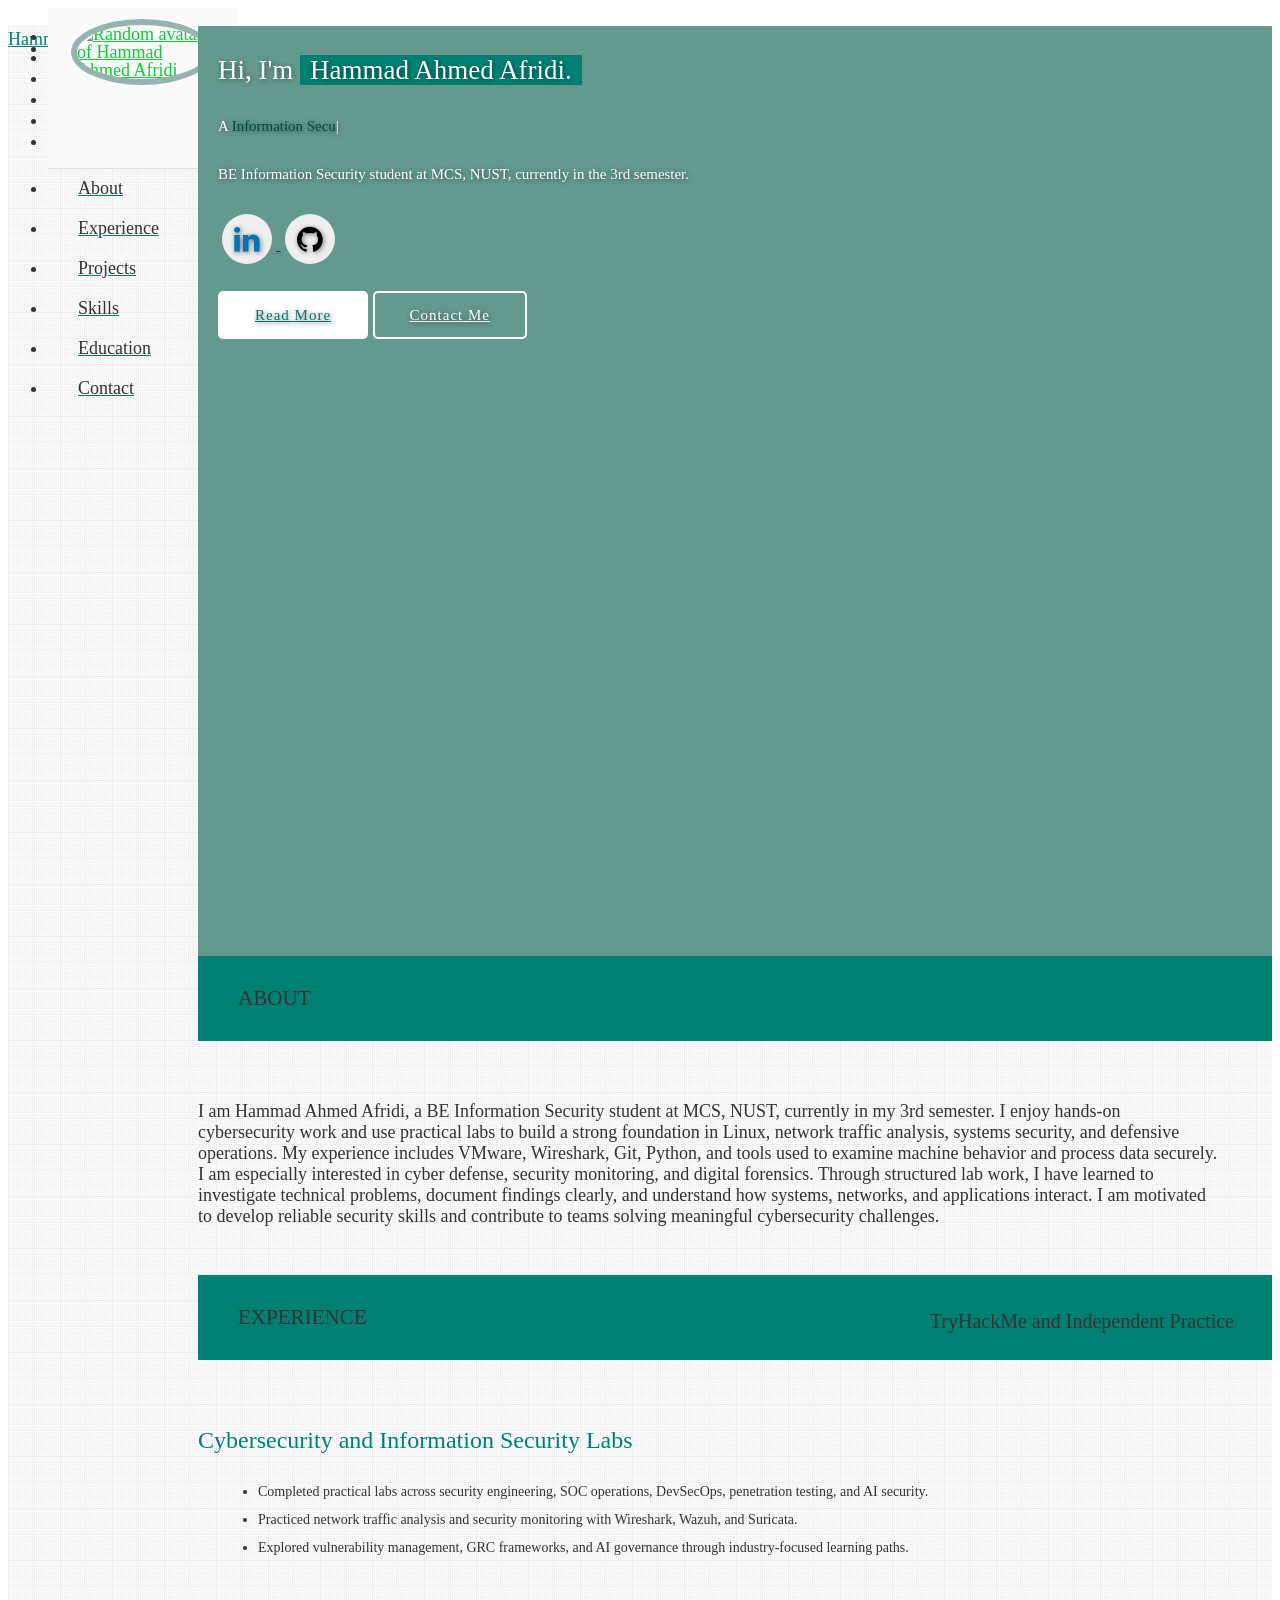
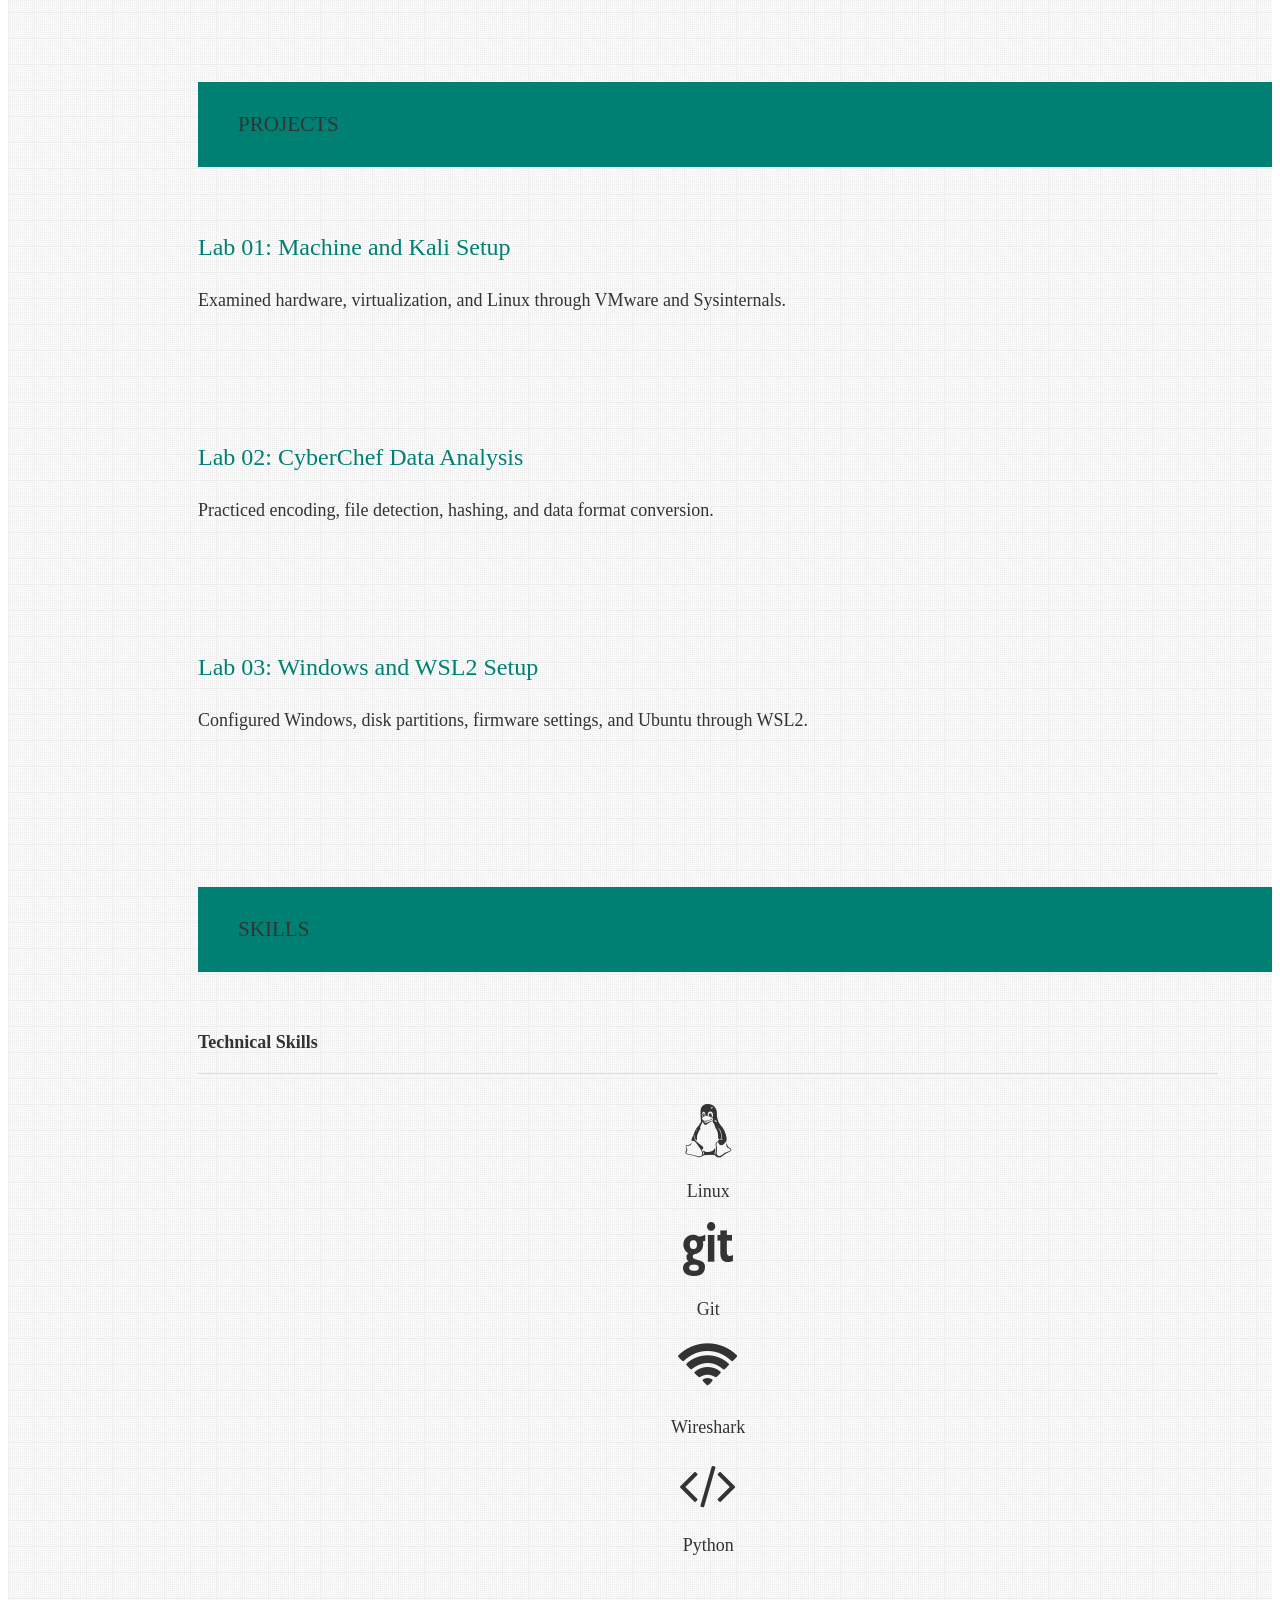
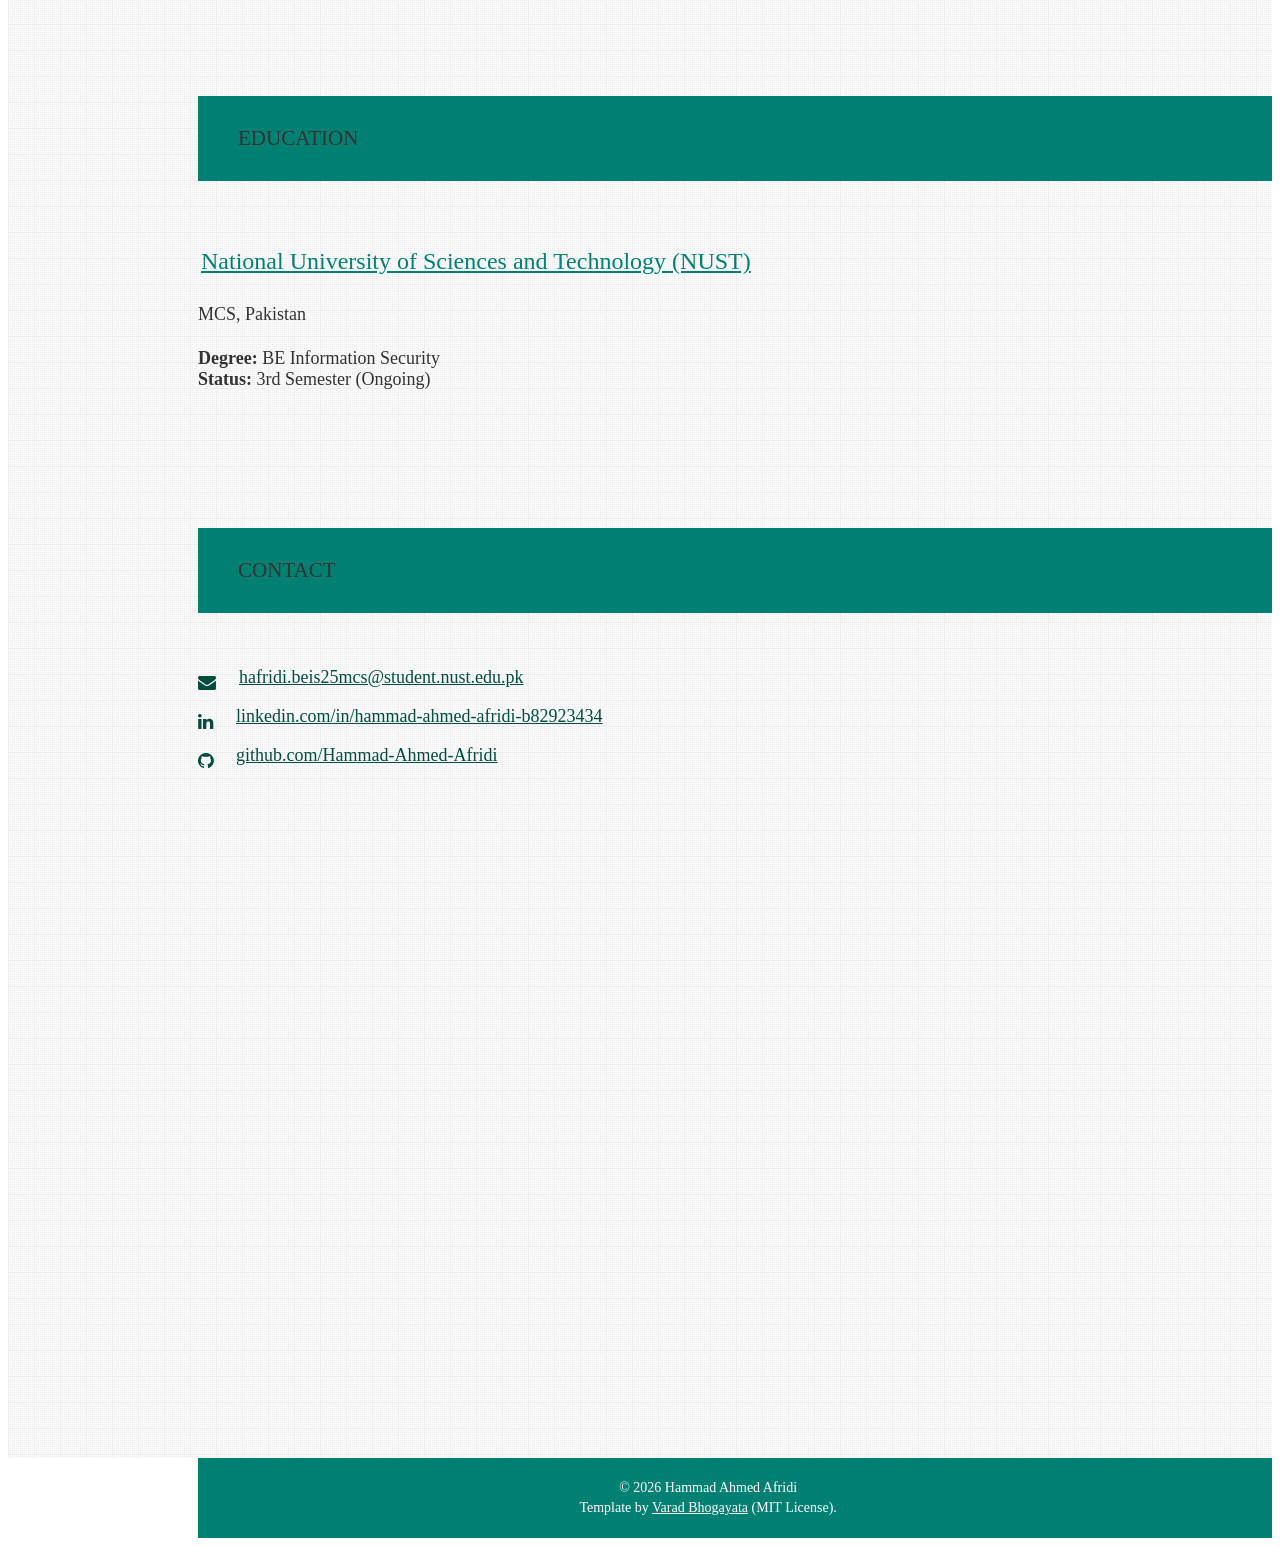
==== index.html @ b571aa58 "Fix GitHub Pages repository root layout Co-authored-by: Copilot <223556219+Copilot@users.noreply.git" ====
<!-- <!DOCTYPE html> -->
<html lang="en">

<head>
  <meta charset="utf-8" />
  <meta name="viewport" content="width=device-width, initial-scale=1" />
  <meta http-equiv="X-UA-Compatible" content="IE=edge" />

  <!-- Materialize - Compiled and minified CSS-->
  <link rel="stylesheet" href="//cdnjs.cloudflare.com/ajax/libs/materialize/0.95.3/css/materialize.min.css" />
  <!-- Font Awesome Icon - CSS-->
  <link rel="stylesheet" href="//maxcdn.bootstrapcdn.com/font-awesome/4.3.0/css/font-awesome.min.css" />
  <!-- Custom Styles-->
  <link rel="stylesheet" href="/assets/css/style.css" />
  <link rel="canonical" href="https://hammad-ahmed-afridi.github.io/" />
  <title>Hammad Ahmed Afridi | Information Security Student</title>

  <!-- Open Graph-->
  <meta property="og:locale" content="en_US" />
  <meta property="og:type" content="website" />
  <meta property="og:title" content="Hammad Ahmed Afridi | Information Security Student" />
  <meta property="og:description" content="BE Information Security student at MCS, NUST" />
  <meta property="og:url" content="https://hammad-ahmed-afridi.github.io/" />
  <meta property="og:site_name" content="Hammad Ahmed Afridi | Information Security Student" />
  <meta property="article:publisher" content="https://hammad-ahmed-afridi.github.io/" />
  <meta name="author" content="Hammad Ahmed Afridi" />
  <meta name="description" content="BE Information Security student at MCS, NUST, 3rd semester." />
  <link rel="apple-touch-icon" sizes="57x57" href="/assets/img/favicon/apple-icon-57x57.png" />
  <link rel="apple-touch-icon" sizes="60x60" href="/assets/img/favicon/apple-icon-60x60.png" />
  <link rel="apple-touch-icon" sizes="72x72" href="/assets/img/favicon/apple-icon-72x72.png" />
  <link rel="apple-touch-icon" sizes="76x76" href="/assets/img/favicon/apple-icon-76x76.png" />
  <link rel="apple-touch-icon" sizes="114x114" href="/assets/img/favicon/apple-icon-114x114.png" />
  <link rel="apple-touch-icon" sizes="120x120" href="/assets/img/favicon/apple-icon-120x120.png" />
  <link rel="apple-touch-icon" sizes="144x144" href="/assets/img/favicon/apple-icon-144x144.png" />
  <link rel="apple-touch-icon" sizes="152x152" href="/assets/img/favicon/apple-icon-152x152.png" />
  <link rel="apple-touch-icon" sizes="180x180" href="/assets/img/favicon/apple-icon-180x180.png" />
  <link rel="icon" type="image/png" sizes="192x192" href="/assets/img/favicon/android-icon-192x192.png" />
  <link rel="icon" type="image/png" sizes="32x32" href="/assets/img/favicon/favicon-32x32.png" />
  <link rel="icon" type="image/png" sizes="96x96" href="/assets/img/favicon/favicon-96x96.png" />
  <link rel="icon" type="image/png" sizes="16x16" href="/assets/img/favicon/favicon-16x16.png" />
  <link rel="manifest" href="/assets/img/favicon/manifest.json" />
  <meta name="msapplication-TileColor" content="#ffffff" />
  <meta name="msapplication-TileImage" content="/assets/img/favicon/ms-icon-144x144.png" />
  <meta name="theme-color" content="#ffffff" />
  <meta name="robots" content="index, follow" />
</head>

<body>
  <!-- Navigation Menu-->
  <!-- Nav class 1 -->
  <nav class="hide-on-small-only">
    <ul class="side-nav fixed section table-of-contents">

      <li class="logo">
        <a id="logo-container" aria-label="Navigate to the beginning of the page" href="#intro"
          class="brand-logo grey-blue-text">
          <img src="https://api.dicebear.com/9.x/avataaars/svg?seed=Hammad" class="circle img-responsive profile-pic" alt="Random avatar of Hammad Ahmed Afridi">
        </a>
      </li>

      <li class="bold">
        <a aria-label="Navigate to the About section" href="#about" class="waves-effect waves-dark teal-text"><i
            class="mdi-social-person small"></i><span>About</span></a>
      </li>
      <li class="bold">
        <a aria-label="Navigate to the Experience section" href="#experience"
          class="waves-effect waves-dark teal-text"><i
            class="mdi-action-trending-up small"></i><span>Experience</span></a>
      </li>

      <li class="bold">
        <!-- mdi-av-web small
             mdi-av-my-library-books small-->
        <a aria-label="Navigate to the Projects section" href="#projects" class="waves-effect waves-dark teal-text"><i
            class="mdi-av-my-library-books small"></i><span>Projects</span></a>
      </li>

      <li class="bold">
        <!--
        ICONS:
        mdi-action-assessment
        mdi-social-poll
        mdi-av-equalizer
        -->
        <a aria-label="Navigate to the Skills section" href="#skills" class="waves-effect waves-dark teal-text"><i
            class="mdi-action-assessment small"></i><span>Skills</span></a>
      </li>
      
      <li class="bold">
        <!--
        ICONS:
        -->
        <a aria-label="Navigate to the Education section" href="#education" class="waves-effect waves-dark teal-text"><i
            class="mdi-social-school small"></i><span>Education</span></a>
      </li>

      <li class="bold">
        <!-- 
        1. mdi-communication-contacts
        2. mdi-content-mail
        3. mdi-communication-email
        -->
        <a aria-label="Navigate to the Contact section" href="#contact" class="waves-effect waves-dark teal-text"><i
            class="mdi-content-mail small"></i><span>Contact</span></a>
      </li>

    </ul>
  </nav>

  <!-- Nav class 2 -->
  <nav class="hide-on-large-only trigger z-depth-1">
    <a aria-label="Toggle visibility of the mobile navbar" href="#" data-activates="slide-out"
      class="button-collapse"><i class="mdi-navigation-menu"></i></a>
    <div class="name-title">
      <a id="name" aria-label="Navigate to the beginning of the page" href="#" class="teal-text">Hammad Ahmed Afridi</a><span class="black-text">Information Security Student</span>
    </div>
  </nav>

  <!-- Nav class 3 -->
  <nav class="hide-on-large-only">
    <ul id="slide-out" class="side-nav">
      <li class="bold">
        <a aria-label="Navigate to the About section" href="#about" class="waves-effect waves-dark teal-text"><i
            class="mdi-social-person small"></i><span>About</span></a>
      </li>
      <li class="bold">
        <a aria-label="Navigate to the Experience section" href="#experience"
          class="waves-effect waves-dark teal-text"><i
            class="mdi-action-trending-up small"></i><span>Experience</span></a>
      </li>
      <li class="bold">
        <a aria-label="Navigate to the Projects section" href="#projects" class="waves-effect waves-dark teal-text"><i
            class="mdi-av-my-library-books small"></i><span>Projects</span></a>
      </li>
      <li class="bold">
        <a aria-label="Navigate to the Skills section" href="#skills" class="waves-effect waves-dark teal-text"><i
            class="mdi-action-assessment small"></i><span>Skills</span></a>
      </li>

      <li class="bold">
        <a aria-label="Navigate to the Education section" href="#education" class="waves-effect waves-dark teal-text"><i
            class="mdi-social-school small"></i><span>Education</span></a>
      </li>
      <li class="bold">
        <a aria-label="Navigate to the Contact section" href="#contact" class="waves-effect waves-dark teal-text"><i
            class="mdi-content-mail small"></i><span>Contact</span></a>
      </li>
    </ul>
  </nav>

  <!-- Main Content-->
  <main>
    <!-- First Section: Heading lines and image -->
    <section id="intro" class="section scrollspy full-height">
      <div class="overlay"></div>
      <div class="container">
        <div class="col-md-9">
          <div class="content section-padding valign" style="margin-left: 10%; margin-top: 50px;">
            <div class="caption">
              <h2>Hi, I'm <span class="teal">Hammad Ahmed Afridi.</span></h2>
              <h5 style="color:#fff">A <span class="typing" style="font-weight: 300; color:#004d40"></span></h5>
              <!-- <h5 style="color:#00796b">A <span class="typing" style="font-weight: 300; color:#fff"></span></h5> -->
              <h5>BE Information Security student at MCS, NUST, currently in the 3rd semester.</h5>
            </div>
            <div class="social">
              <a href="https://www.linkedin.com/in/hammad-ahmed-afridi-b82923434" target="_blank" rel="noopener noreferrer" aria-label="Hammad Ahmed Afridi on LinkedIn">
                <button class="icon-btn linkedin">
                  <i class="fa fa-linkedin"></i>
                </button>
              </a>
              <a href="https://github.com/Hammad-Ahmed-Afridi" target="_blank" rel="noopener noreferrer" aria-label="Hammad Ahmed Afridi on GitHub">
                <button class="icon-btn github">
                  <i class="fa fa-github"></i>
                </button>
              </a>
            </div>
            <div class='buttons'>
              <a href="#about" class="readme">Read More</a>
              <a href="#contact" class="contactme">Contact Me</a>
            </div>
          </div>
        </div>
      </div>
    </section>

    <!-- Second Section: About -->
    <section id="about" class="section scrollspy">
      <h3 class="page-title white-text teal">About</h3>
      <div class="container flow-text">
        <p>
          I am Hammad Ahmed Afridi, a BE Information Security student at MCS, NUST, currently in my 3rd semester. I enjoy hands-on cybersecurity work and use practical labs to build a strong foundation in Linux, network traffic analysis, systems security, and defensive operations. My experience includes VMware, Wireshark, Git, Python, and tools used to examine machine behavior and process data securely. I am especially interested in cyber defense, security monitoring, and digital forensics. Through structured lab work, I have learned to investigate technical problems, document findings clearly, and understand how systems, networks, and applications interact. I am motivated to develop reliable security skills and contribute to teams solving meaningful cybersecurity challenges.
        </p>
      </div>
    </section>


    <!-- Third Section: Experience -->
    <section id="experience" class="section scrollspy">
      <h3 class="page-title white-text teal">Experience</h3>
      <div class="container">
        <div class="card">
          <div class="card-content">
            <span class="card-title teal-text">Cybersecurity and Information Security Labs</span>
            <div class="role brown-text text-darken-2">TryHackMe and Independent Practice</div>
            <ul>
              <li>Completed practical labs across security engineering, SOC operations, DevSecOps, penetration testing, and AI security.</li>
              <li>Practiced network traffic analysis and security monitoring with Wireshark, Wazuh, and Suricata.</li>
              <li>Explored vulnerability management, GRC frameworks, and AI governance through industry-focused learning paths.</li>
            </ul>
          </div>
        </div>
      </div>
    </section>

    <!-- Fourth Section: Projects -->
    <section id="projects" class="section scrollspy">
      <h3 class="page-title white-text teal">Projects</h3>
      <div class="container">
        <div class="row">
          <div class="col s12 m6 l4"><div class="card medium"><div class="card-content"><span class="card-title teal-text">Lab 01: Machine and Kali Setup</span><p>Examined hardware, virtualization, and Linux through VMware and Sysinternals.</p></div></div></div>
          <div class="col s12 m6 l4"><div class="card medium"><div class="card-content"><span class="card-title teal-text">Lab 02: CyberChef Data Analysis</span><p>Practiced encoding, file detection, hashing, and data format conversion.</p></div></div></div>
          <div class="col s12 m6 l4"><div class="card medium"><div class="card-content"><span class="card-title teal-text">Lab 03: Windows and WSL2 Setup</span><p>Configured Windows, disk partitions, firmware settings, and Ubuntu through WSL2.</p></div></div></div>
        </div>
      </div>
    </section>    <!-- Fifth Section: Skills -->
    <section id="skills" class="section scrollspy">
      <h3 class="page-title white-text teal">Skills</h3>
      <div class="container"><div class="card"><div class="card-content"><h4 class="brown-text light">Technical Skills</h4><div class="row text-center"><div class="col s6 m3"><i class="fa fa-linux fa-3x"></i><p>Linux</p></div><div class="col s6 m3"><i class="fa fa-git fa-3x"></i><p>Git</p></div><div class="col s6 m3"><i class="fa fa-wifi fa-3x"></i><p>Wireshark</p></div><div class="col s6 m3"><i class="fa fa-code fa-3x"></i><p>Python</p></div></div></div></div></div>
    </section>    <!-- Seventh Section: Education -->
    <section id="education" class="section scrollspy">
      <h3 class="page-title white-text teal">Education</h3>
      <div class="container"><div class="row"><div class="col s12 m8 l8"><div class="card"><div class="card-content"><span class="card-title"><a href="https://nust.edu.pk/" target="_blank" class="teal-text hoverline">National University of Sciences and Technology (NUST)</a></span><p class="brown-text">MCS, Pakistan</p><p><b>Degree:</b> BE Information Security<br><b>Status:</b> 3rd Semester (Ongoing)</p></div></div></div></div></div>
    </section>    <!-- Eight Section: Contact -->
    <section id="contact" class="section scrollspy full-height">
      <h3 class="page-title white-text teal">Contact</h3>
      <div class="container">
        <p>
          <a aria-label="Email Hammad" href="mailto:hafridi.beis25mcs@student.nust.edu.pk" target="_blank" data-position="top"
            data-tooltip="Email Hammad" class="btn-floating btn-large waves-effect waves-light blue-grey tooltipped"><i
              class="fa fa-envelope"></i></a><a aria-label="Email Hammad" href="mailto:hafridi.beis25mcs@student.nust.edu.pk"
              class="hoverline">hafridi.beis25mcs@student.nust.edu.pk</a>
        </p>
        <p>
          <a aria-label="View Hammad on LinkedIn" href="https://www.linkedin.com/in/hammad-ahmed-afridi-b82923434" target="_blank" rel="noopener noreferrer"
            data-position="top" data-tooltip="View Hammad on LinkedIn"
            class="btn-floating btn-large waves-effect waves-light blue-grey tooltipped"><i
              class="fa fa-linkedin"></i></a><a aria-label="Hammad on LinkedIn" href="https://www.linkedin.com/in/hammad-ahmed-afridi-b82923434"
              class="hoverline" target="_blank" rel="noopener noreferrer">linkedin.com/in/hammad-ahmed-afridi-b82923434</a>
        </p>
        <p>
          <a aria-label="View Hammad on GitHub" href="https://github.com/Hammad-Ahmed-Afridi" target="_blank" rel="noopener noreferrer"
            data-position="top" data-tooltip="View Hammad on GitHub"
            class="btn-floating btn-large waves-effect waves-light blue-grey tooltipped"><i
              class="fa fa-github"></i></a><a aria-label="Hammad on GitHub" href="https://github.com/Hammad-Ahmed-Afridi"
              class="hoverline" target="_blank" rel="noopener noreferrer">github.com/Hammad-Ahmed-Afridi</a>
        </p>
      </div>
    </section>
  </main>
  <footer class="page-footer">
    <div class="container">
      <p>&copy; 2026 Hammad Ahmed Afridi</p>
      <p>Template by <a href="https://github.com/varadbhogayata/varadbhogayata.github.io" target="_blank" rel="noopener noreferrer">Varad Bhogayata</a> (MIT License).</p>
    </div>
  </footer>

  <!-- typed.js -->
  <script src="assets/vendor/typed.js/typed.min.js"></script>
  <script type="text/javascript">
    var typed = new Typed('.typing',{
      strings: ["Information Security", "Network Analysis", "Cybersecurity Learner"],
      loop: true,
      typeSpeed: 80,
      backSpeed: 40
    });
  </script>


  <!-- jQuery-->
  <script src="https://ajax.googleapis.com/ajax/libs/jquery/1.11.2/jquery.min.js"></script>

  <!-- Materialize - Compiled and minified JavaScript-->
  <script src="https://cdnjs.cloudflare.com/ajax/libs/materialize/0.95.3/js/materialize.min.js"></script>
  <script>
    // Materialize - Initializers
    $(document).ready(function () {
      $(".scrollspy").scrollSpy()
      // Initialize collapse button
      $(".button-collapse").sideNav({
        menuWidth: 190, // Default is 240
        edge: "left", // Choose the horizontal origin
        closeOnClick: true // Closes side-nav on <a> clicks, useful for Angular/Meteor
      })
    })
  </script>
</body>

</html>
---- assets/css/style.css ----
.profile-pic {
  position: relative;
  max-width:130px;
  max-height:130px;
  width: auto;
  height: auto;
  overflow: hidden;
  /* display: inline-block; */
  
  
  /* background-size: cover;  */
  margin: -31px; 
  margin-left:-7px;
  border: 6px solid rgba(0, 77, 64, 0.4); 
  border-radius: 50% !important;
}

.profile-pic img {
  width: 100%;
  height: auto;
}

.tracker {
  /* visibility: hidden; */
  position: fixed;
  /* margin-inline-end: auto;  */
  bottom: 0; 
  right: 0;
}

@import url(https://fonts.googleapis.com/css?family=Poiret+One);
.social {
  margin: 0 auto;
  width: auto;
  text-align: inherit;
  /* padding: 10px; */
}

.icon-btn {
  margin-left: auto;
  width: 50px;
  height: 50px;
  border: 0;
  color: #FFFFFF;
  cursor: pointer;
  font-size: 30px;
  line-height: 70px;
  border-radius: 45px;
  display: inline-block;
  margin: 4px;
}

.github {
  color: black;
}

.linkedin {
  color: #0077b5;
}

.angellist {
  color: grey;
}

.icon-btn:hover {
  transform: scale(1.10);
  color: #FFFFFF;
}

.linkedin:hover {
  background-color: #0077b5;
}

.angellist:hover {
  background-color: grey;
}

.github:hover {
  background-color: black;
}

/* Buttons - Read Me, Contact Us */

.readme {
  position: relative;
  padding: 11px 35px;
  background: #fff;
  color: #00796b;
  border: 2px solid #fff;
  font-weight: 600;
  font-size: 15px;
  letter-spacing: 1px;
  display: inline-block;
  border-radius: 5px;
  -webkit-border-radius: 5px;
}

/* .readme:hover{
  color: white;
  background-color: #00796b;
} */

.contactme {
  position: relative;
  padding: 11px 35px;
  background: none;
  color: #fff;
  border: 2px solid #fff;
  font-weight: 600;
  font-size: 15px;
  letter-spacing: 1px;
  display: inline-block;
  margin-top: 1.5em;
  border-radius: 5px;
  -webkit-border-radius: 5px;
}

.contactme:hover{
  color: #00796b;
  background-color: white;
}
/* main body */

/* body-color */

body {
  color: #333;
  font-size: 18px;
}

/* body {
  color: black;
  font-size: 18px;
} */

/* main a -- links */

/* a {
  color: #009688;
} */

a {
  color: #004d40;
}

/* main blockqoute */

/* blockquote {
  border-left: 5px solid #795548;
  color: #795548;
  font-size: 125%;
  font-weight: 400;
  margin: 20px 0;
  padding-left: 1.5rem;
} */

blockquote {
  border-left: 5px solid #795548;
  color: #795548;
  font-size: 125%;
  font-weight: 400;
  margin: 20px 0;
  padding-left: 1.5rem;
}

blockquote * {
  font-size: inherit;
  line-height: inherit;
}

.text-center {
  text-align: center;
}

/* main nav */

nav {
  background: white;
  box-shadow: none;
  height: 0;
}

/* nav {
  background: rgb(149, 126, 212);
  box-shadow: none;
  height: 0;
} */

nav i {
  padding: 0 15px;
  position: relative;
  top: 5px;
}

/* main */

/* main {
  background: url(../../assets/img/bg.png) repeat;
  padding-left: 190px;
} */

main {
  background: url(../../assets/img/bg.png) repeat;
  padding-left: 190px;
}

dl {
  margin-top: 0.5rem;
}

dd {
  display: inline-block;
  font-weight: 500;
  margin-left: 0;
}

dt {
  display: inline-block;
  margin-left: 0.5rem;
}

ul.side-nav {
  width: 190px;
}

ul.side-nav li {
  padding: 0;
}

/* ul.side-nav.fixed a {
  box-sizing: content-box;
  color: rgb(48, 122, 207);
  display: block;
  line-height: 100%;
  padding: 10px 0 12px;
} */

ul.side-nav.fixed a {
  box-sizing: content-box;
  color: rgb(16, 202, 56);
  display: block;
  line-height: 100%;
  padding: 10px 0 12px;
}

ul.table-of-contents li.logo a.active, ul.table-of-contents li.logo a:hover {
  border: none;
  font-weight: 200;
}

/* ul.side-nav.fixed li.logo {
  background-color: #fafafa;
  border-bottom: 1px solid #ddd;
  box-sizing: content-box;
  min-height: 90px;
  padding: 30px 30px 40px;
} */

ul.side-nav.fixed li.logo {
  background-color: #fafafa;
  border-bottom: 1px solid #ddd;
  box-sizing: content-box;
  min-height: 90px;
  padding: 30px 30px 40px;
}

ul.side-nav.fixed li.logo a {
  font-weight: 200;
  line-height: 100%;
}

ul.table-of-contents li:not(.logo) a.active, ul.table-of-contents li:not(.logo) a:hover {
  background-color: #fafafa;
  border-left: 3px solid;
}

ul.side-nav.fixed.table-of-contents li:not(.logo) a span, ul#slide-out li:not(.logo) a span {
  color: #333 !important;
}

li.logo span {
  display: block;
  font-size: 14px;
}

.brand-logo h1 {
  font-size: inherit;
  line-height: inherit;
  margin: inherit;
  font-weight: inherit;
}

.container {
  width: 95%;
}

h3 {
  font-weight: 200;
  margin-bottom: 60px;
  margin-top: 0;
  padding: 30px 40px;
  text-transform: uppercase;
}

.section {
  padding-bottom: 30px;
  padding-top: 0;
  position: relative;
}

.full-height {
  height: 100vh;
}

/* Original */

/* #intro.section {
  background: url(../../assets/img/white-ai-wallpaper.jpg) no-repeat top center/cover;
  position: relative;
} */

#intro.section {
  background: #a7ffeb repeat;
  position: relative;
}

#intro.section .container {
  color: white;
  font-weight: 200;
  left: 0;
  position: absolute;
  top: 0;
}

/* #intro.section .container *:not(span) {
  font-weight: 300;
  line-height: 150%;
  padding: 0 30px;
  text-shadow: 1px 1px 5px rgba(0, 0, 0, 0.5);
} */

#intro.section .container *:not(span) {
  font-weight: 300;
  /* font-weight: 400; */
  line-height: 150%;
  /* padding: 0 0px; */
  text-shadow: 1px 1px 5px rgba(0, 0, 0, 0.5);
}

#intro.section .underline {
  border-bottom: 5px solid #24305e;
}

#intro.section .teal {
  padding: 0 10px;
}

.overlay {
  background-color: rgba(0, 0, 0, 0.4);
  height: 100%;
  left: 0;
  position: absolute;
  top: 0;
  width: 100%;
}

.waves-effect.waves-blue .waves-ripple {
  /* The alpha value allows the text and background color
   of the button to still show through. */
  background-color: rgba(33, 150, 243, 0.2);
}

.card {
  margin-bottom: 60px;
}

.card .role {
  font-size: 1.25rem;
  position: absolute;
  right: 38px;
  top: 35px;
}

.card li a {
  margin-right: 0;
  color: #333;
  border-bottom: 2px solid #ffab40;
}

.card li a:hover {
  color: #333;
  font-weight: 500;
}

.card .card-content {
  padding-bottom: 30px;
}

.card .card-content p {
  padding: 5px 0 0;
}

.card h5 {
  font-size: 1.5rem;
  margin-bottom: -0.5rem;
  margin-top: 2rem;
}

.card h6 {
  font-weight: 300;
  letter-spacing: 1px;
  margin-top: 2rem;
  text-transform: uppercase;
}

#experience .card-action {
  background-color: rgba(0, 0, 0, 0.02);
  border: none;
}

#experience .card .col.s12.m2 a {
  display: block;
}

#experience .card .col.s12.m2 a img {
  max-height: 60px;
}

.card-action span {
  font-size: 85%;
  color: #666;
}

.card ul {
  margin-bottom: 0;
}

.card ul li {
  line-height: 200%;
  list-style-type: disc;
  margin-left: 24px;
}

.card ul li li {
  color: #666;
  font-size: 13px;
}

.card .card-title {
  font-size: 24px;
}

.card .card-content .card-title {
  line-height: 2.5rem;
}

.card i.right {
  margin-left: 10px;
}

a.hoverline {
  border-bottom: 3px solid transparent !important;
  padding: 3px 3px 0 3px;
  transition: 0.25s all;
  -moz-transition: 0.25s all;
  -webkit-transition: 0.25s all;
}

/* main a.hoverline */

/* a.hoverline:hover {
  border-bottom: 3px solid #24305e !important;
} */

a.hoverline:hover {
  border-bottom: 3px solid #004d40 !important;
}

#skills .card.large {
  height: 360px;
}

#skills h4 {
  border-bottom: 1px solid #ddd;
  margin-bottom: 30px;
  padding-bottom: 20px;
}

#skills .col img.responsive-img {
  margin: 0 auto;
  max-height: 100px;
  padding-bottom: 10px;
  text-align: center;
  vertical-align: middle;
  display: table-cell;
}

.card.large .card-content p {
  color: inherit;
  margin: 0;
  padding: 30px 0;
}

#experience .card-content .row {
  border-bottom: 1px solid #ddd;
  padding-bottom: 10px;
}

.card.large .card-image {
  height: 230px;
}

.card.large .card-content {
  height: auto;
}

.card.medium .card-image {
  height: 240px;
}

.card-action a.btn-floating {
  margin-bottom: 0;
}

#contact a:not(.btn-floating) {
  bottom: 6px;
  left: 20px;
  position: relative;
}

#experience .col.s12.m2 {
  text-align: center;
}

.fa-external-link:before {
  left: 3px;
  position: relative;
  top: 2px;
}

small {
  display: none;
}

.grey-text {
  color: #666 !important;
}

/* main .teal-text */

.teal-text {
  color: #008073 !important;
}

/* .teal-text {
  color: #0b5e86 !important;
} */

/* .teal */

.teal {
  background-color: #008073 !important;
}

/* .teal {
  background-color: #00695c !important;
} */

@media (min-width: 1200px) {
  #experience .container {
    width: 860px;
  }
}

@media (max-width: 1360px) {
  .card ul li {
    font-size: 14px;
    line-height: 200%;
    margin-left: 20px;
  }
}

@media (max-width: 1160px) {
  .card ul li {
    line-height: 150%;
  }
}

@media (max-width: 992px) {
  main {
    padding-left: 0px;
    padding-top: 64px;
  }
  ul.side-nav a {
    line-height: 100%;
    padding: 0;
    width: 100%;
  }
  nav {
    background: #fff;
    height: 64px;
    position: absolute;
  }
  nav a.button-collapse, nav a.button-collapse i {
    color: #009688;
    height: 56px;
    line-height: 56px;
  }
  h3 {
    padding: 20px 30px;
    margin-bottom: 40px;
  }
  .container {
    margin: 0 auto;
  }
  nav.hide-on-large.only.trigger {
    display: block;
    position: fixed;
    top: 0;
    z-index: 2;
  }
  .name-title {
    display: block;
    height: 100%;
    padding-top: 15px;
    text-align: center;
    width: 100%;
    position: absolute;
  }
  .name-title>span, .name-title>a {
    position: relative;
    line-height: 20px;
  }
  .name-title a {
    font-size: 22px;
    display: block;
  }
  .name-title span {
    display: block;
    font-size: 14px;
  }
  h3, .container {
    position: relative;
    top: 64px;
  }
  section#intro {
    margin-bottom: -64px;
  }
  .card .role {
    position: relative;
    right: initial;
    top: initial;
  }
}

@media (max-width: 600px) {
  h2 {
    font-size: 22px;
    line-height: 200%;
    margin: 30px 0 0;
  }
  #intro.section .container *:not(span) {
    padding: 0;
  }
  .card .card-content .card-title {
    font-size: 20px;
    line-height: 24px;
  }
  #experience span.card-title {
    text-align: center;
    display: block;
  }
  #experience span.card-title a {
    margin: 0;
  }
  i.mdi-navigation-close.right {
    position: relative;
    bottom: 15px;
  }
  #contact a:not(.btn-floating) {
    text-align: center;
    display: block;
    left: initial;
    bottom: initial;
  }
  #contact a.btn-floating.btn-large {
    display: block;
    text-align: center;
    margin: 0 auto;
  }
  #intro.section {
    background-position-x: 30%;
  }
}

#intro .caption h2 {
  max-width: 100%;
  line-height: 1.25;
}

#intro .caption h5 {
  line-height: 1.5;
}

#intro .content {
  margin-left: 0 !important;
  margin-top: 24px !important;
  padding: 0 20px !important;
  width: 100%;
  box-sizing: border-box;
}

#projects .card.medium,
#projects .card {
  height: auto;
  min-height: 150px;
}

#skills .col {
  margin-bottom: 20px;
}

@media (max-width: 992px) {
  main {
    width: 100%;
  }

  .container,
  .flow-text {
    width: calc(100% - 30px);
  }

  h3.page-title {
    position: relative;
    top: 64px;
  }

  nav.hide-on-large.only.trigger {
    width: 100%;
  }

  nav.hide-on-large.only.trigger .button-collapse {
    display: block;
    float: left;
  }

  ul.side-nav {
    width: 250px;
  }
}

@media (max-width: 600px) {
  body {
    font-size: 16px;
  }

  h2 {
    font-size: 26px;
    line-height: 1.25;
  }

  h3.page-title {
    font-size: 24px;
    margin-bottom: 24px;
  }

  .readme,
  .contactme {
    display: block;
    margin: 12px 0;
    text-align: center;
  }

  #intro.section .container {
    min-height: calc(100vh - 64px);
  }

  #projects .col,
  #skills .col,
  #education .col {
    width: 100%;
  }

  #skills i {
    display: block;
  }

  #contact p {
    overflow-wrap: anywhere;
  }

  .card .card-content {
    padding: 20px;
  }
}

footer.page-footer {
  margin-left: 190px;
  background: #008073;
  padding: 18px 0;
  text-align: center;
}

footer.page-footer p {
  margin: 4px 0;
  color: #fff;
  font-size: 14px;
}

footer.page-footer a {
  color: #fff;
  text-decoration: underline;
}

@media (max-width: 992px) {
  footer.page-footer {
    margin-left: 0;
  }
}
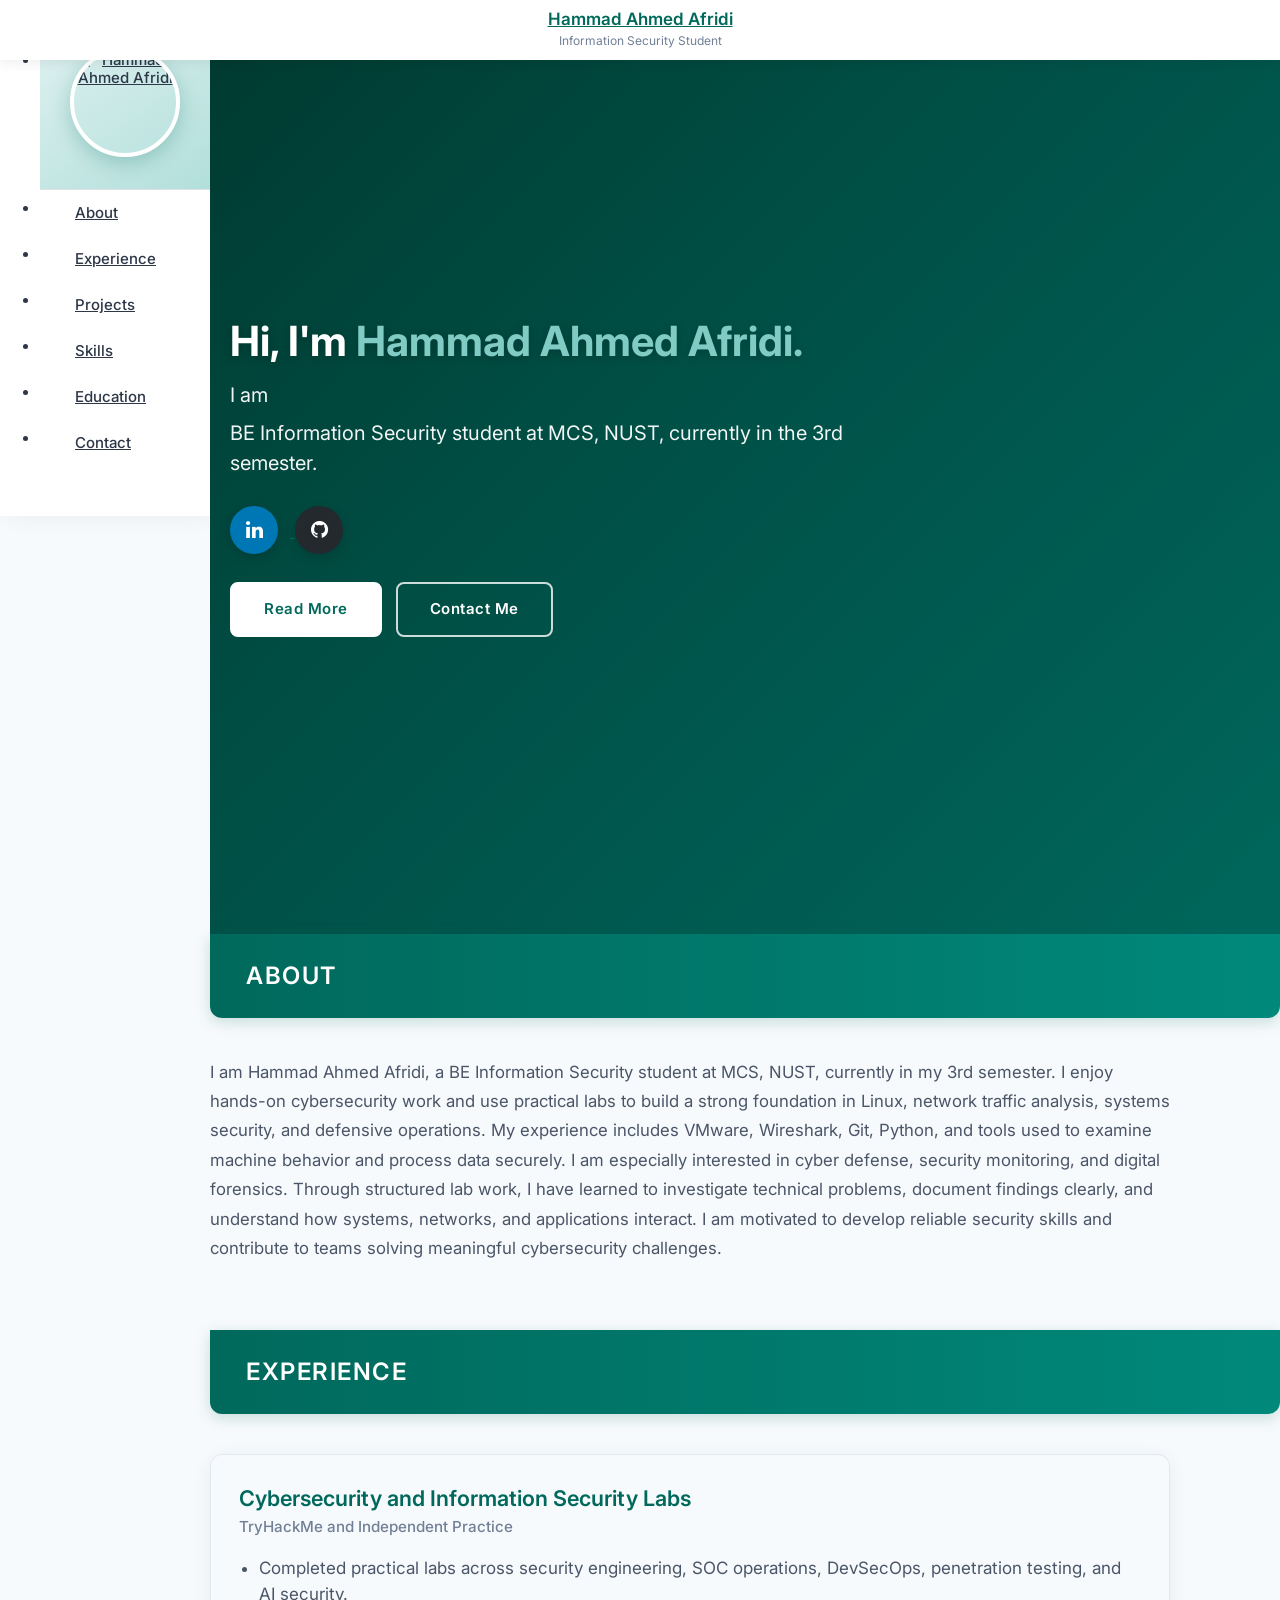
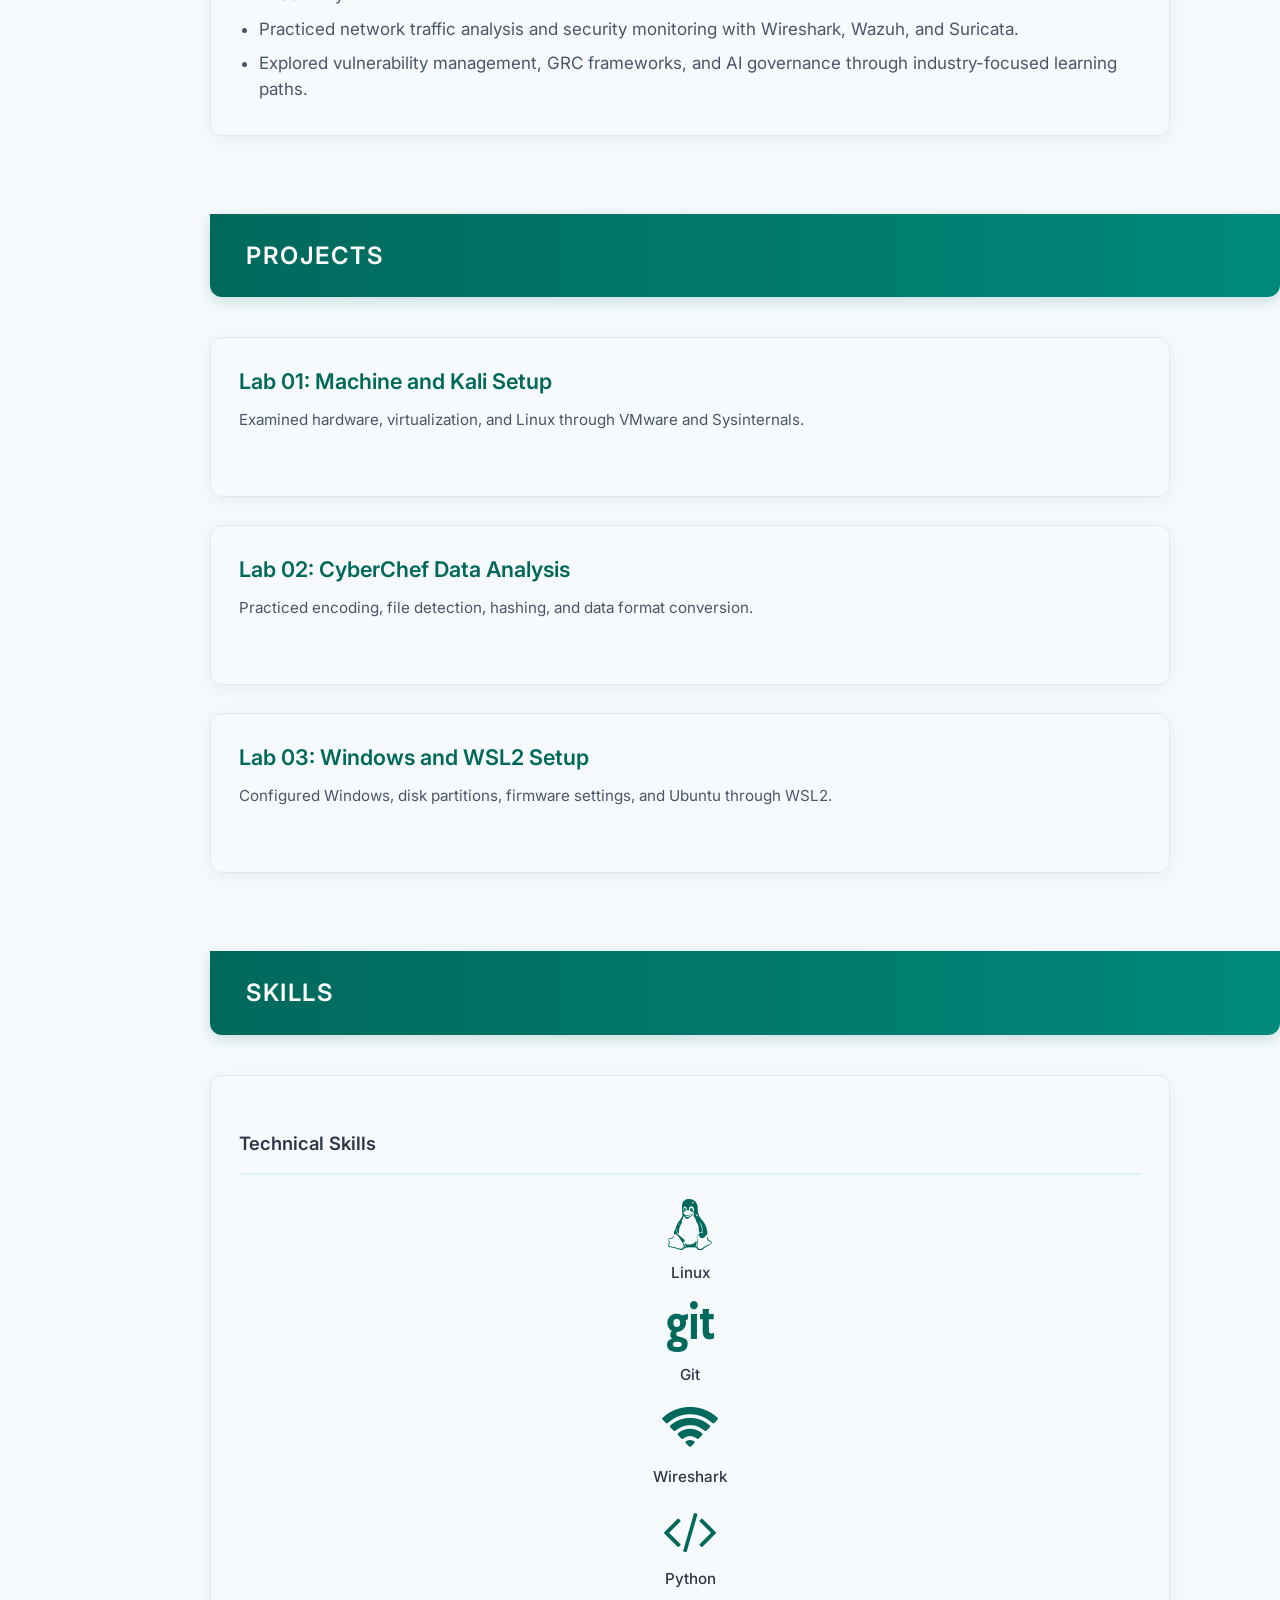
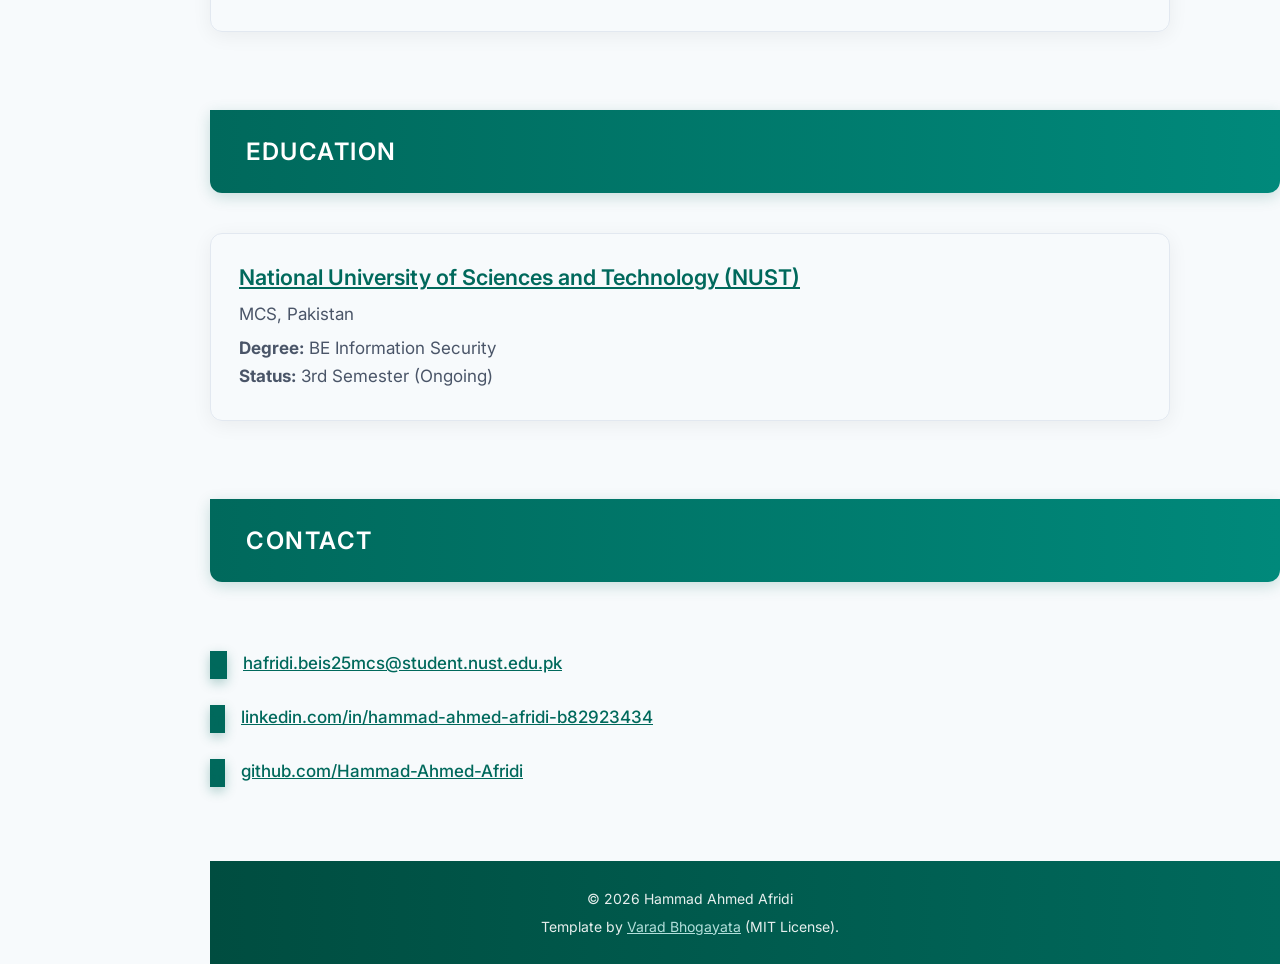
==== commit 46bdb909: "Update portfolio page design and typing animation Co-authored-by: Copilot <223556219+Copilot@users.n" ====
--- a/index.html
+++ b/index.html
@@ -1,4 +1,4 @@
-<!-- <!DOCTYPE html> -->
+<!DOCTYPE html>
 <html lang="en">
 
 <head>
@@ -6,184 +6,702 @@
   <meta name="viewport" content="width=device-width, initial-scale=1" />
   <meta http-equiv="X-UA-Compatible" content="IE=edge" />
 
-  <!-- Materialize - Compiled and minified CSS-->
-  <link rel="stylesheet" href="//cdnjs.cloudflare.com/ajax/libs/materialize/0.95.3/css/materialize.min.css" />
-  <!-- Font Awesome Icon - CSS-->
-  <link rel="stylesheet" href="//maxcdn.bootstrapcdn.com/font-awesome/4.3.0/css/font-awesome.min.css" />
-  <!-- Custom Styles-->
-  <link rel="stylesheet" href="/assets/css/style.css" />
-  <link rel="canonical" href="https://hammad-ahmed-afridi.github.io/" />
+  <!-- Materialize -->
+  <link rel="stylesheet" href="https://cdnjs.cloudflare.com/ajax/libs/materialize/0.95.3/css/materialize.min.css" />
+  <!-- Font Awesome -->
+  <link rel="stylesheet" href="https://maxcdn.bootstrapcdn.com/font-awesome/4.3.0/css/font-awesome.min.css" />
+  <!-- Google Font -->
+  <link href="https://fonts.googleapis.com/css2?family=Inter:wght@300;400;500;600;700&display=swap" rel="stylesheet">
+
   <title>Hammad Ahmed Afridi | Information Security Student</title>
 
-  <!-- Open Graph-->
+  <!-- Open Graph -->
   <meta property="og:locale" content="en_US" />
   <meta property="og:type" content="website" />
   <meta property="og:title" content="Hammad Ahmed Afridi | Information Security Student" />
   <meta property="og:description" content="BE Information Security student at MCS, NUST" />
   <meta property="og:url" content="https://hammad-ahmed-afridi.github.io/" />
   <meta property="og:site_name" content="Hammad Ahmed Afridi | Information Security Student" />
-  <meta property="article:publisher" content="https://hammad-ahmed-afridi.github.io/" />
   <meta name="author" content="Hammad Ahmed Afridi" />
   <meta name="description" content="BE Information Security student at MCS, NUST, 3rd semester." />
-  <link rel="apple-touch-icon" sizes="57x57" href="/assets/img/favicon/apple-icon-57x57.png" />
-  <link rel="apple-touch-icon" sizes="60x60" href="/assets/img/favicon/apple-icon-60x60.png" />
-  <link rel="apple-touch-icon" sizes="72x72" href="/assets/img/favicon/apple-icon-72x72.png" />
-  <link rel="apple-touch-icon" sizes="76x76" href="/assets/img/favicon/apple-icon-76x76.png" />
-  <link rel="apple-touch-icon" sizes="114x114" href="/assets/img/favicon/apple-icon-114x114.png" />
-  <link rel="apple-touch-icon" sizes="120x120" href="/assets/img/favicon/apple-icon-120x120.png" />
-  <link rel="apple-touch-icon" sizes="144x144" href="/assets/img/favicon/apple-icon-144x144.png" />
-  <link rel="apple-touch-icon" sizes="152x152" href="/assets/img/favicon/apple-icon-152x152.png" />
-  <link rel="apple-touch-icon" sizes="180x180" href="/assets/img/favicon/apple-icon-180x180.png" />
-  <link rel="icon" type="image/png" sizes="192x192" href="/assets/img/favicon/android-icon-192x192.png" />
-  <link rel="icon" type="image/png" sizes="32x32" href="/assets/img/favicon/favicon-32x32.png" />
-  <link rel="icon" type="image/png" sizes="96x96" href="/assets/img/favicon/favicon-96x96.png" />
-  <link rel="icon" type="image/png" sizes="16x16" href="/assets/img/favicon/favicon-16x16.png" />
-  <link rel="manifest" href="/assets/img/favicon/manifest.json" />
-  <meta name="msapplication-TileColor" content="#ffffff" />
-  <meta name="msapplication-TileImage" content="/assets/img/favicon/ms-icon-144x144.png" />
-  <meta name="theme-color" content="#ffffff" />
+  <meta name="theme-color" content="#00695c" />
   <meta name="robots" content="index, follow" />
+
+  <style>
+    /* ========== BASE ========== */
+    * {
+      box-sizing: border-box;
+    }
+
+    body {
+      color: #2d3748;
+      font-family: 'Inter', -apple-system, BlinkMacSystemFont, sans-serif;
+      font-size: 17px;
+      line-height: 1.65;
+      background: #f7fafc;
+      margin: 0;
+    }
+
+    a {
+      color: #00695c;
+      transition: color 0.2s ease;
+    }
+
+    a:hover {
+      color: #004d40;
+    }
+
+    /* ========== NAVIGATION ========== */
+    nav {
+      background: transparent !important;
+      box-shadow: none !important;
+      height: 0 !important;
+    }
+
+    ul.side-nav {
+      width: 210px !important;
+      background: #ffffff;
+      box-shadow: 4px 0 24px rgba(0, 0, 0, 0.06);
+    }
+
+    ul.side-nav.fixed a {
+      box-sizing: border-box;
+      color: #2d3748 !important;
+      display: flex;
+      align-items: center;
+      gap: 12px;
+      line-height: 1.2;
+      padding: 14px 20px !important;
+      font-weight: 500;
+      font-size: 15px;
+      border-left: 3px solid transparent;
+      transition: all 0.2s ease;
+    }
+
+    ul.side-nav.fixed a:hover,
+    ul.table-of-contents li:not(.logo) a.active {
+      background-color: #e0f2f1 !important;
+      border-left: 3px solid #00695c !important;
+      color: #00695c !important;
+    }
+
+    ul.side-nav.fixed a i {
+      color: #00695c;
+      font-size: 20px;
+    }
+
+    ul.side-nav.fixed li.logo {
+      background: linear-gradient(145deg, #e0f2f1, #b2dfdb);
+      border-bottom: 1px solid #e0e0e0;
+      padding: 28px 20px 32px;
+      text-align: center;
+      min-height: auto;
+    }
+
+    ul.side-nav.fixed li.logo a {
+      border: none !important;
+      padding: 0 !important;
+      justify-content: center;
+    }
+
+    .profile-pic {
+      width: 110px;
+      height: 110px;
+      border-radius: 50%;
+      border: 4px solid #ffffff;
+      box-shadow: 0 6px 20px rgba(0, 105, 92, 0.25);
+      object-fit: cover;
+      display: block;
+      margin: 0 auto;
+      transition: transform 0.3s ease;
+    }
+
+    .profile-pic:hover {
+      transform: scale(1.05);
+    }
+
+    /* Mobile top bar */
+    nav.hide-on-large-only.trigger {
+      background: #ffffff !important;
+      height: 60px !important;
+      position: fixed;
+      top: 0;
+      left: 0;
+      right: 0;
+      z-index: 999;
+      box-shadow: 0 2px 12px rgba(0, 0, 0, 0.08) !important;
+    }
+
+    nav.hide-on-large-only.trigger .button-collapse {
+      color: #00695c !important;
+      height: 60px;
+      line-height: 60px;
+      margin-left: 8px;
+    }
+
+    .name-title {
+      position: absolute;
+      left: 0;
+      right: 0;
+      top: 0;
+      height: 60px;
+      display: flex;
+      flex-direction: column;
+      justify-content: center;
+      align-items: center;
+      pointer-events: none;
+    }
+
+    .name-title a {
+      font-size: 17px;
+      font-weight: 600;
+      color: #00695c !important;
+      line-height: 1.2;
+      pointer-events: auto;
+    }
+
+    .name-title span {
+      font-size: 12px;
+      color: #718096;
+      margin-top: 2px;
+    }
+
+    /* ========== MAIN CONTENT ========== */
+    main {
+      background: #f7fafc;
+      padding-left: 210px;
+      min-height: 100vh;
+    }
+
+    .container {
+      width: 92%;
+      max-width: 960px;
+    }
+
+    /* Section titles */
+    h3.page-title {
+      font-weight: 600;
+      font-size: 1.5rem;
+      letter-spacing: 1.5px;
+      margin: 0 0 40px;
+      padding: 22px 36px;
+      text-transform: uppercase;
+      background: linear-gradient(90deg, #00695c, #00897b) !important;
+      color: #fff !important;
+      border-radius: 0 0 12px 12px;
+      box-shadow: 0 4px 15px rgba(0, 105, 92, 0.2);
+    }
+
+    .section {
+      padding-bottom: 50px;
+      padding-top: 0;
+      position: relative;
+    }
+
+    .full-height {
+      min-height: 100vh;
+    }
+
+    /* ========== INTRO SECTION ========== */
+    #intro.section {
+      background: linear-gradient(135deg, #004d40 0%, #00695c 40%, #00897b 100%);
+      position: relative;
+      display: flex;
+      align-items: center;
+    }
+
+    #intro .overlay {
+      background: rgba(0, 0, 0, 0.25);
+      position: absolute;
+      inset: 0;
+    }
+
+    #intro .container {
+      position: relative;
+      z-index: 2;
+      color: #fff;
+      padding-top: 40px;
+      padding-bottom: 40px;
+    }
+
+    #intro .content {
+      margin-left: 0 !important;
+      margin-top: 0 !important;
+      padding: 0 20px;
+      max-width: 700px;
+    }
+
+    #intro h2 {
+      font-size: 2.6rem;
+      font-weight: 700;
+      line-height: 1.25;
+      margin-bottom: 12px;
+      text-shadow: 0 2px 10px rgba(0, 0, 0, 0.2);
+    }
+
+    #intro h2 .teal {
+      background: transparent !important;
+      color: #80cbc4 !important;
+      padding: 0;
+    }
+
+    #intro h5 {
+      font-weight: 400;
+      font-size: 1.25rem;
+      line-height: 1.5;
+      margin: 8px 0;
+      opacity: 0.95;
+    }
+
+    #intro .typing {
+      color: #b2dfdb !important;
+      font-weight: 500;
+    }
+
+    /* Social icons */
+    .social {
+      margin: 28px 0 20px;
+    }
+
+    .icon-btn {
+      width: 48px;
+      height: 48px;
+      border: none;
+      border-radius: 50%;
+      color: #fff;
+      font-size: 20px;
+      cursor: pointer;
+      display: inline-flex;
+      align-items: center;
+      justify-content: center;
+      margin-right: 12px;
+      transition: all 0.25s ease;
+      box-shadow: 0 4px 12px rgba(0, 0, 0, 0.15);
+    }
+
+    .icon-btn.linkedin {
+      background: #0077b5;
+    }
+
+    .icon-btn.github {
+      background: #24292e;
+    }
+
+    .icon-btn:hover {
+      transform: translateY(-4px) scale(1.08);
+      box-shadow: 0 8px 20px rgba(0, 0, 0, 0.25);
+    }
+
+    /* Buttons */
+    .buttons {
+      margin-top: 28px;
+      display: flex;
+      flex-wrap: wrap;
+      gap: 14px;
+    }
+
+    .readme,
+    .contactme {
+      display: inline-block;
+      padding: 13px 32px;
+      font-weight: 600;
+      font-size: 15px;
+      letter-spacing: 0.5px;
+      border-radius: 8px;
+      text-decoration: none;
+      transition: all 0.25s ease;
+      text-align: center;
+    }
+
+    .readme {
+      background: #ffffff;
+      color: #00695c;
+      border: 2px solid #ffffff;
+    }
+
+    .readme:hover {
+      background: transparent;
+      color: #ffffff;
+      transform: translateY(-2px);
+    }
+
+    .contactme {
+      background: transparent;
+      color: #ffffff;
+      border: 2px solid rgba(255, 255, 255, 0.8);
+    }
+
+    .contactme:hover {
+      background: #ffffff;
+      color: #00695c;
+      transform: translateY(-2px);
+    }
+
+    /* ========== CARDS ========== */
+    .card {
+      border-radius: 12px !important;
+      box-shadow: 0 4px 20px rgba(0, 0, 0, 0.06) !important;
+      border: 1px solid #e2e8f0;
+      overflow: hidden;
+      transition: transform 0.25s ease, box-shadow 0.25s ease;
+      margin-bottom: 28px;
+    }
+
+    .card:hover {
+      transform: translateY(-4px);
+      box-shadow: 0 12px 28px rgba(0, 0, 0, 0.1) !important;
+    }
+
+    .card .card-content {
+      padding: 28px 28px 24px !important;
+    }
+
+    .card .card-title {
+      font-size: 1.35rem !important;
+      font-weight: 600;
+      color: #00695c !important;
+      margin-bottom: 8px;
+      line-height: 1.4;
+    }
+
+    .card .role {
+      font-size: 0.95rem;
+      color: #718096;
+      font-weight: 500;
+      margin-bottom: 16px;
+    }
+
+    .card ul {
+      margin: 12px 0 0;
+      padding-left: 20px;
+    }
+
+    .card ul li {
+      margin-bottom: 8px;
+      line-height: 1.55;
+      color: #4a5568;
+    }
+
+    /* Projects */
+    #projects .card.medium,
+    #projects .card {
+      height: auto !important;
+      min-height: 160px;
+    }
+
+    #projects .card p {
+      color: #4a5568;
+      margin-top: 10px;
+      font-size: 0.95rem;
+    }
+
+    /* Skills */
+    #skills .card-content h4 {
+      font-size: 1.15rem;
+      font-weight: 600;
+      color: #2d3748;
+      border-bottom: 2px solid #e0f2f1;
+      padding-bottom: 14px;
+      margin-bottom: 24px;
+    }
+
+    #skills .col {
+      margin-bottom: 16px;
+      text-align: center;
+    }
+
+    #skills i.fa {
+      color: #00695c;
+      margin-bottom: 10px;
+      transition: transform 0.25s ease;
+    }
+
+    #skills .col:hover i.fa {
+      transform: scale(1.15);
+    }
+
+    #skills p {
+      font-weight: 500;
+      color: #2d3748;
+      margin: 0;
+      font-size: 0.95rem;
+    }
+
+    /* Education */
+    #education .card-title a {
+      font-weight: 600;
+    }
+
+    #education p {
+      margin: 6px 0;
+      color: #4a5568;
+    }
+
+    /* Contact */
+    #contact .container {
+      padding-top: 10px;
+    }
+
+    #contact p {
+      display: flex;
+      align-items: center;
+      gap: 16px;
+      margin-bottom: 22px;
+      flex-wrap: wrap;
+    }
+
+    #contact .btn-floating {
+      background: #00695c !important;
+      box-shadow: 0 4px 12px rgba(0, 105, 92, 0.3);
+      transition: all 0.25s ease;
+    }
+
+    #contact .btn-floating:hover {
+      background: #004d40 !important;
+      transform: scale(1.08);
+    }
+
+    #contact a.hoverline {
+      border-bottom: 2px solid transparent;
+      padding-bottom: 2px;
+      font-weight: 500;
+      transition: border-color 0.2s ease;
+    }
+
+    #contact a.hoverline:hover {
+      border-bottom-color: #00695c;
+    }
+
+    /* Footer */
+    footer.page-footer {
+      margin-left: 210px;
+      background: linear-gradient(90deg, #004d40, #00695c);
+      padding: 22px 0;
+      text-align: center;
+    }
+
+    footer.page-footer p {
+      margin: 4px 0;
+      color: rgba(255, 255, 255, 0.9);
+      font-size: 14px;
+    }
+
+    footer.page-footer a {
+      color: #b2dfdb;
+      text-decoration: underline;
+    }
+
+    /* About text */
+    #about .flow-text {
+      font-size: 1.05rem;
+      line-height: 1.75;
+      color: #4a5568;
+    }
+
+    /* ========== RESPONSIVE ========== */
+    @media (max-width: 992px) {
+      main {
+        padding-left: 0;
+        padding-top: 60px;
+      }
+
+      footer.page-footer {
+        margin-left: 0;
+      }
+
+      h3.page-title {
+        margin-top: 0;
+        border-radius: 0;
+        padding: 18px 24px;
+        font-size: 1.3rem;
+      }
+
+      #intro h2 {
+        font-size: 2.1rem;
+      }
+
+      #intro .content {
+        padding: 20px 16px;
+      }
+
+      .container {
+        width: 94%;
+      }
+
+      ul.side-nav {
+        width: 260px !important;
+      }
+    }
+
+    @media (max-width: 600px) {
+      body {
+        font-size: 16px;
+      }
+
+      #intro h2 {
+        font-size: 1.7rem;
+      }
+
+      #intro h5 {
+        font-size: 1.05rem;
+      }
+
+      .readme,
+      .contactme {
+        width: 100%;
+        max-width: 280px;
+      }
+
+      .buttons {
+        justify-content: center;
+      }
+
+      #contact p {
+        flex-direction: column;
+        align-items: flex-start;
+        gap: 10px;
+      }
+
+      #contact .btn-floating {
+        margin: 0;
+      }
+
+      h3.page-title {
+        font-size: 1.2rem;
+        padding: 16px 20px;
+      }
+
+      .card .card-content {
+        padding: 22px 20px !important;
+      }
+    }
+  </style>
 </head>
 
 <body>
-  <!-- Navigation Menu-->
-  <!-- Nav class 1 -->
+  <!-- Desktop Side Nav -->
   <nav class="hide-on-small-only">
     <ul class="side-nav fixed section table-of-contents">
-
       <li class="logo">
-        <a id="logo-container" aria-label="Navigate to the beginning of the page" href="#intro"
-          class="brand-logo grey-blue-text">
-          <img src="https://api.dicebear.com/9.x/avataaars/svg?seed=Hammad" class="circle img-responsive profile-pic" alt="Random avatar of Hammad Ahmed Afridi">
-        </a>
-      </li>
-
-      <li class="bold">
-        <a aria-label="Navigate to the About section" href="#about" class="waves-effect waves-dark teal-text"><i
-            class="mdi-social-person small"></i><span>About</span></a>
-      </li>
-      <li class="bold">
-        <a aria-label="Navigate to the Experience section" href="#experience"
-          class="waves-effect waves-dark teal-text"><i
-            class="mdi-action-trending-up small"></i><span>Experience</span></a>
-      </li>
-
-      <li class="bold">
-        <!-- mdi-av-web small
-             mdi-av-my-library-books small-->
-        <a aria-label="Navigate to the Projects section" href="#projects" class="waves-effect waves-dark teal-text"><i
-            class="mdi-av-my-library-books small"></i><span>Projects</span></a>
-      </li>
-
-      <li class="bold">
-        <!--
-        ICONS:
-        mdi-action-assessment
-        mdi-social-poll
-        mdi-av-equalizer
-        -->
-        <a aria-label="Navigate to the Skills section" href="#skills" class="waves-effect waves-dark teal-text"><i
-            class="mdi-action-assessment small"></i><span>Skills</span></a>
-      </li>
-      
-      <li class="bold">
-        <!--
-        ICONS:
-        -->
-        <a aria-label="Navigate to the Education section" href="#education" class="waves-effect waves-dark teal-text"><i
-            class="mdi-social-school small"></i><span>Education</span></a>
-      </li>
-
-      <li class="bold">
-        <!-- 
-        1. mdi-communication-contacts
-        2. mdi-content-mail
-        3. mdi-communication-email
-        -->
-        <a aria-label="Navigate to the Contact section" href="#contact" class="waves-effect waves-dark teal-text"><i
-            class="mdi-content-mail small"></i><span>Contact</span></a>
-      </li>
-
+        <a id="logo-container" aria-label="Navigate to the beginning of the page" href="#intro" class="brand-logo">
+          <img src="https://api.dicebear.com/9.x/avataaars/svg?seed=HammadAfridi&backgroundColor=b6e3f4,c0aede,d1d4f9&radius=50"
+               class="profile-pic" alt="Hammad Ahmed Afridi">
+        </a>
+      </li>
+
+      <li class="bold">
+        <a aria-label="Navigate to the About section" href="#about" class="waves-effect waves-dark">
+          <i class="mdi-social-person small"></i><span>About</span>
+        </a>
+      </li>
+      <li class="bold">
+        <a aria-label="Navigate to the Experience section" href="#experience" class="waves-effect waves-dark">
+          <i class="mdi-action-trending-up small"></i><span>Experience</span>
+        </a>
+      </li>
+      <li class="bold">
+        <a aria-label="Navigate to the Projects section" href="#projects" class="waves-effect waves-dark">
+          <i class="mdi-av-my-library-books small"></i><span>Projects</span>
+        </a>
+      </li>
+      <li class="bold">
+        <a aria-label="Navigate to the Skills section" href="#skills" class="waves-effect waves-dark">
+          <i class="mdi-action-assessment small"></i><span>Skills</span>
+        </a>
+      </li>
+      <li class="bold">
+        <a aria-label="Navigate to the Education section" href="#education" class="waves-effect waves-dark">
+          <i class="mdi-social-school small"></i><span>Education</span>
+        </a>
+      </li>
+      <li class="bold">
+        <a aria-label="Navigate to the Contact section" href="#contact" class="waves-effect waves-dark">
+          <i class="mdi-content-mail small"></i><span>Contact</span>
+        </a>
+      </li>
     </ul>
   </nav>
 
-  <!-- Nav class 2 -->
+  <!-- Mobile Top Nav -->
   <nav class="hide-on-large-only trigger z-depth-1">
-    <a aria-label="Toggle visibility of the mobile navbar" href="#" data-activates="slide-out"
-      class="button-collapse"><i class="mdi-navigation-menu"></i></a>
+    <a aria-label="Toggle visibility of the mobile navbar" href="#" data-activates="slide-out" class="button-collapse">
+      <i class="mdi-navigation-menu"></i>
+    </a>
     <div class="name-title">
-      <a id="name" aria-label="Navigate to the beginning of the page" href="#" class="teal-text">Hammad Ahmed Afridi</a><span class="black-text">Information Security Student</span>
+      <a id="name" aria-label="Navigate to the beginning of the page" href="#intro">Hammad Ahmed Afridi</a>
+      <span>Information Security Student</span>
     </div>
   </nav>
 
-  <!-- Nav class 3 -->
+  <!-- Mobile Side Nav -->
   <nav class="hide-on-large-only">
     <ul id="slide-out" class="side-nav">
       <li class="bold">
-        <a aria-label="Navigate to the About section" href="#about" class="waves-effect waves-dark teal-text"><i
-            class="mdi-social-person small"></i><span>About</span></a>
-      </li>
-      <li class="bold">
-        <a aria-label="Navigate to the Experience section" href="#experience"
-          class="waves-effect waves-dark teal-text"><i
-            class="mdi-action-trending-up small"></i><span>Experience</span></a>
-      </li>
-      <li class="bold">
-        <a aria-label="Navigate to the Projects section" href="#projects" class="waves-effect waves-dark teal-text"><i
-            class="mdi-av-my-library-books small"></i><span>Projects</span></a>
-      </li>
-      <li class="bold">
-        <a aria-label="Navigate to the Skills section" href="#skills" class="waves-effect waves-dark teal-text"><i
-            class="mdi-action-assessment small"></i><span>Skills</span></a>
-      </li>
-
-      <li class="bold">
-        <a aria-label="Navigate to the Education section" href="#education" class="waves-effect waves-dark teal-text"><i
-            class="mdi-social-school small"></i><span>Education</span></a>
-      </li>
-      <li class="bold">
-        <a aria-label="Navigate to the Contact section" href="#contact" class="waves-effect waves-dark teal-text"><i
-            class="mdi-content-mail small"></i><span>Contact</span></a>
+        <a aria-label="Navigate to the About section" href="#about" class="waves-effect waves-dark">
+          <i class="mdi-social-person small"></i><span>About</span>
+        </a>
+      </li>
+      <li class="bold">
+        <a aria-label="Navigate to the Experience section" href="#experience" class="waves-effect waves-dark">
+          <i class="mdi-action-trending-up small"></i><span>Experience</span>
+        </a>
+      </li>
+      <li class="bold">
+        <a aria-label="Navigate to the Projects section" href="#projects" class="waves-effect waves-dark">
+          <i class="mdi-av-my-library-books small"></i><span>Projects</span>
+        </a>
+      </li>
+      <li class="bold">
+        <a aria-label="Navigate to the Skills section" href="#skills" class="waves-effect waves-dark">
+          <i class="mdi-action-assessment small"></i><span>Skills</span>
+        </a>
+      </li>
+      <li class="bold">
+        <a aria-label="Navigate to the Education section" href="#education" class="waves-effect waves-dark">
+          <i class="mdi-social-school small"></i><span>Education</span>
+        </a>
+      </li>
+      <li class="bold">
+        <a aria-label="Navigate to the Contact section" href="#contact" class="waves-effect waves-dark">
+          <i class="mdi-content-mail small"></i><span>Contact</span>
+        </a>
       </li>
     </ul>
   </nav>
 
-  <!-- Main Content-->
+  <!-- Main Content -->
   <main>
-    <!-- First Section: Heading lines and image -->
+    <!-- Intro -->
     <section id="intro" class="section scrollspy full-height">
       <div class="overlay"></div>
       <div class="container">
-        <div class="col-md-9">
-          <div class="content section-padding valign" style="margin-left: 10%; margin-top: 50px;">
-            <div class="caption">
-              <h2>Hi, I'm <span class="teal">Hammad Ahmed Afridi.</span></h2>
-              <h5 style="color:#fff">A <span class="typing" style="font-weight: 300; color:#004d40"></span></h5>
-              <!-- <h5 style="color:#00796b">A <span class="typing" style="font-weight: 300; color:#fff"></span></h5> -->
-              <h5>BE Information Security student at MCS, NUST, currently in the 3rd semester.</h5>
-            </div>
-            <div class="social">
-              <a href="https://www.linkedin.com/in/hammad-ahmed-afridi-b82923434" target="_blank" rel="noopener noreferrer" aria-label="Hammad Ahmed Afridi on LinkedIn">
-                <button class="icon-btn linkedin">
-                  <i class="fa fa-linkedin"></i>
-                </button>
-              </a>
-              <a href="https://github.com/Hammad-Ahmed-Afridi" target="_blank" rel="noopener noreferrer" aria-label="Hammad Ahmed Afridi on GitHub">
-                <button class="icon-btn github">
-                  <i class="fa fa-github"></i>
-                </button>
-              </a>
-            </div>
-            <div class='buttons'>
-              <a href="#about" class="readme">Read More</a>
-              <a href="#contact" class="contactme">Contact Me</a>
-            </div>
+        <div class="content section-padding valign">
+          <div class="caption">
+            <h2>Hi, I'm <span class="teal">Hammad Ahmed Afridi.</span></h2>
+            <h5>I am <span class="typing"></span></h5>
+            <h5>BE Information Security student at MCS, NUST, currently in the 3rd semester.</h5>
+          </div>
+
+          <div class="social">
+            <a href="https://www.linkedin.com/in/hammad-ahmed-afridi-b82923434" target="_blank" rel="noopener noreferrer"
+               aria-label="Hammad Ahmed Afridi on LinkedIn">
+              <button class="icon-btn linkedin"><i class="fa fa-linkedin"></i></button>
+            </a>
+            <a href="https://github.com/Hammad-Ahmed-Afridi" target="_blank" rel="noopener noreferrer"
+               aria-label="Hammad Ahmed Afridi on GitHub">
+              <button class="icon-btn github"><i class="fa fa-github"></i></button>
+            </a>
+          </div>
+
+          <div class="buttons">
+            <a href="#about" class="readme">Read More</a>
+            <a href="#contact" class="contactme">Contact Me</a>
           </div>
         </div>
       </div>
     </section>
 
-    <!-- Second Section: About -->
+    <!-- About -->
     <section id="about" class="section scrollspy">
       <h3 class="page-title white-text teal">About</h3>
       <div class="container flow-text">
@@ -193,15 +711,14 @@
       </div>
     </section>
 
-
-    <!-- Third Section: Experience -->
+    <!-- Experience -->
     <section id="experience" class="section scrollspy">
       <h3 class="page-title white-text teal">Experience</h3>
       <div class="container">
         <div class="card">
           <div class="card-content">
             <span class="card-title teal-text">Cybersecurity and Information Security Labs</span>
-            <div class="role brown-text text-darken-2">TryHackMe and Independent Practice</div>
+            <div class="role">TryHackMe and Independent Practice</div>
             <ul>
               <li>Completed practical labs across security engineering, SOC operations, DevSecOps, penetration testing, and AI security.</li>
               <li>Practiced network traffic analysis and security monitoring with Wireshark, Wazuh, and Suricata.</li>
@@ -212,51 +729,133 @@
       </div>
     </section>
 
-    <!-- Fourth Section: Projects -->
+    <!-- Projects -->
     <section id="projects" class="section scrollspy">
       <h3 class="page-title white-text teal">Projects</h3>
       <div class="container">
         <div class="row">
-          <div class="col s12 m6 l4"><div class="card medium"><div class="card-content"><span class="card-title teal-text">Lab 01: Machine and Kali Setup</span><p>Examined hardware, virtualization, and Linux through VMware and Sysinternals.</p></div></div></div>
-          <div class="col s12 m6 l4"><div class="card medium"><div class="card-content"><span class="card-title teal-text">Lab 02: CyberChef Data Analysis</span><p>Practiced encoding, file detection, hashing, and data format conversion.</p></div></div></div>
-          <div class="col s12 m6 l4"><div class="card medium"><div class="card-content"><span class="card-title teal-text">Lab 03: Windows and WSL2 Setup</span><p>Configured Windows, disk partitions, firmware settings, and Ubuntu through WSL2.</p></div></div></div>
+          <div class="col s12 m6 l4">
+            <div class="card medium">
+              <div class="card-content">
+                <span class="card-title teal-text">Lab 01: Machine and Kali Setup</span>
+                <p>Examined hardware, virtualization, and Linux through VMware and Sysinternals.</p>
+              </div>
+            </div>
+          </div>
+          <div class="col s12 m6 l4">
+            <div class="card medium">
+              <div class="card-content">
+                <span class="card-title teal-text">Lab 02: CyberChef Data Analysis</span>
+                <p>Practiced encoding, file detection, hashing, and data format conversion.</p>
+              </div>
+            </div>
+          </div>
+          <div class="col s12 m6 l4">
+            <div class="card medium">
+              <div class="card-content">
+                <span class="card-title teal-text">Lab 03: Windows and WSL2 Setup</span>
+                <p>Configured Windows, disk partitions, firmware settings, and Ubuntu through WSL2.</p>
+              </div>
+            </div>
+          </div>
         </div>
       </div>
-    </section>    <!-- Fifth Section: Skills -->
+    </section>
+
+    <!-- Skills -->
     <section id="skills" class="section scrollspy">
       <h3 class="page-title white-text teal">Skills</h3>
-      <div class="container"><div class="card"><div class="card-content"><h4 class="brown-text light">Technical Skills</h4><div class="row text-center"><div class="col s6 m3"><i class="fa fa-linux fa-3x"></i><p>Linux</p></div><div class="col s6 m3"><i class="fa fa-git fa-3x"></i><p>Git</p></div><div class="col s6 m3"><i class="fa fa-wifi fa-3x"></i><p>Wireshark</p></div><div class="col s6 m3"><i class="fa fa-code fa-3x"></i><p>Python</p></div></div></div></div></div>
-    </section>    <!-- Seventh Section: Education -->
+      <div class="container">
+        <div class="card">
+          <div class="card-content">
+            <h4 class="brown-text light">Technical Skills</h4>
+            <div class="row text-center">
+              <div class="col s6 m3">
+                <i class="fa fa-linux fa-3x"></i>
+                <p>Linux</p>
+              </div>
+              <div class="col s6 m3">
+                <i class="fa fa-git fa-3x"></i>
+                <p>Git</p>
+              </div>
+              <div class="col s6 m3">
+                <i class="fa fa-wifi fa-3x"></i>
+                <p>Wireshark</p>
+              </div>
+              <div class="col s6 m3">
+                <i class="fa fa-code fa-3x"></i>
+                <p>Python</p>
+              </div>
+            </div>
+          </div>
+        </div>
+      </div>
+    </section>
+
+    <!-- Education -->
     <section id="education" class="section scrollspy">
       <h3 class="page-title white-text teal">Education</h3>
-      <div class="container"><div class="row"><div class="col s12 m8 l8"><div class="card"><div class="card-content"><span class="card-title"><a href="https://nust.edu.pk/" target="_blank" class="teal-text hoverline">National University of Sciences and Technology (NUST)</a></span><p class="brown-text">MCS, Pakistan</p><p><b>Degree:</b> BE Information Security<br><b>Status:</b> 3rd Semester (Ongoing)</p></div></div></div></div></div>
-    </section>    <!-- Eight Section: Contact -->
-    <section id="contact" class="section scrollspy full-height">
+      <div class="container">
+        <div class="row">
+          <div class="col s12 m10 l8">
+            <div class="card">
+              <div class="card-content">
+                <span class="card-title">
+                  <a href="https://nust.edu.pk/" target="_blank" class="teal-text hoverline">
+                    National University of Sciences and Technology (NUST)
+                  </a>
+                </span>
+                <p class="brown-text">MCS, Pakistan</p>
+                <p>
+                  <b>Degree:</b> BE Information Security<br>
+                  <b>Status:</b> 3rd Semester (Ongoing)
+                </p>
+              </div>
+            </div>
+          </div>
+        </div>
+      </div>
+    </section>
+
+    <!-- Contact -->
+    <section id="contact" class="section scrollspy">
       <h3 class="page-title white-text teal">Contact</h3>
       <div class="container">
         <p>
-          <a aria-label="Email Hammad" href="mailto:hafridi.beis25mcs@student.nust.edu.pk" target="_blank" data-position="top"
-            data-tooltip="Email Hammad" class="btn-floating btn-large waves-effect waves-light blue-grey tooltipped"><i
-              class="fa fa-envelope"></i></a><a aria-label="Email Hammad" href="mailto:hafridi.beis25mcs@student.nust.edu.pk"
-              class="hoverline">hafridi.beis25mcs@student.nust.edu.pk</a>
+          <a aria-label="Email Hammad" href="mailto:hafridi.beis25mcs@student.nust.edu.pk"
+             class="btn-floating btn-large waves-effect waves-light tooltipped" data-position="top" data-tooltip="Email Hammad">
+            <i class="fa fa-envelope"></i>
+          </a>
+          <a aria-label="Email Hammad" href="mailto:hafridi.beis25mcs@student.nust.edu.pk" class="hoverline">
+            hafridi.beis25mcs@student.nust.edu.pk
+          </a>
         </p>
         <p>
-          <a aria-label="View Hammad on LinkedIn" href="https://www.linkedin.com/in/hammad-ahmed-afridi-b82923434" target="_blank" rel="noopener noreferrer"
-            data-position="top" data-tooltip="View Hammad on LinkedIn"
-            class="btn-floating btn-large waves-effect waves-light blue-grey tooltipped"><i
-              class="fa fa-linkedin"></i></a><a aria-label="Hammad on LinkedIn" href="https://www.linkedin.com/in/hammad-ahmed-afridi-b82923434"
-              class="hoverline" target="_blank" rel="noopener noreferrer">linkedin.com/in/hammad-ahmed-afridi-b82923434</a>
+          <a aria-label="View Hammad on LinkedIn" href="https://www.linkedin.com/in/hammad-ahmed-afridi-b82923434"
+             target="_blank" rel="noopener noreferrer"
+             class="btn-floating btn-large waves-effect waves-light tooltipped" data-position="top" data-tooltip="View on LinkedIn">
+            <i class="fa fa-linkedin"></i>
+          </a>
+          <a aria-label="Hammad on LinkedIn" href="https://www.linkedin.com/in/hammad-ahmed-afridi-b82923434"
+             class="hoverline" target="_blank" rel="noopener noreferrer">
+            linkedin.com/in/hammad-ahmed-afridi-b82923434
+          </a>
         </p>
         <p>
-          <a aria-label="View Hammad on GitHub" href="https://github.com/Hammad-Ahmed-Afridi" target="_blank" rel="noopener noreferrer"
-            data-position="top" data-tooltip="View Hammad on GitHub"
-            class="btn-floating btn-large waves-effect waves-light blue-grey tooltipped"><i
-              class="fa fa-github"></i></a><a aria-label="Hammad on GitHub" href="https://github.com/Hammad-Ahmed-Afridi"
-              class="hoverline" target="_blank" rel="noopener noreferrer">github.com/Hammad-Ahmed-Afridi</a>
+          <a aria-label="View Hammad on GitHub" href="https://github.com/Hammad-Ahmed-Afridi"
+             target="_blank" rel="noopener noreferrer"
+             class="btn-floating btn-large waves-effect waves-light tooltipped" data-position="top" data-tooltip="View on GitHub">
+            <i class="fa fa-github"></i>
+          </a>
+          <a aria-label="Hammad on GitHub" href="https://github.com/Hammad-Ahmed-Afridi"
+             class="hoverline" target="_blank" rel="noopener noreferrer">
+            github.com/Hammad-Ahmed-Afridi
+          </a>
         </p>
       </div>
     </section>
   </main>
+
   <footer class="page-footer">
     <div class="container">
       <p>&copy; 2026 Hammad Ahmed Afridi</p>
@@ -264,35 +863,30 @@
     </div>
   </footer>
 
-  <!-- typed.js -->
-  <script src="assets/vendor/typed.js/typed.min.js"></script>
-  <script type="text/javascript">
-    var typed = new Typed('.typing',{
-      strings: ["Information Security", "Network Analysis", "Cybersecurity Learner"],
+  <!-- Typed.js -->
+  <script src="https://cdn.jsdelivr.net/npm/typed.js@2.0.12"></script>
+  <script>
+    var typed = new Typed('.typing', {
+      strings: ["a cybersecurity student", "a network analysis enthusiast", "an information security student"],
       loop: true,
       typeSpeed: 80,
       backSpeed: 40
     });
   </script>
 
-
-  <!-- jQuery-->
+  <!-- jQuery + Materialize -->
   <script src="https://ajax.googleapis.com/ajax/libs/jquery/1.11.2/jquery.min.js"></script>
-
-  <!-- Materialize - Compiled and minified JavaScript-->
   <script src="https://cdnjs.cloudflare.com/ajax/libs/materialize/0.95.3/js/materialize.min.js"></script>
   <script>
-    // Materialize - Initializers
     $(document).ready(function () {
-      $(".scrollspy").scrollSpy()
-      // Initialize collapse button
+      $(".scrollspy").scrollSpy();
       $(".button-collapse").sideNav({
-        menuWidth: 190, // Default is 240
-        edge: "left", // Choose the horizontal origin
-        closeOnClick: true // Closes side-nav on <a> clicks, useful for Angular/Meteor
-      })
-    })
+        menuWidth: 260,
+        edge: "left",
+        closeOnClick: true
+      });
+    });
   </script>
 </body>
 
-</html>
+</html>
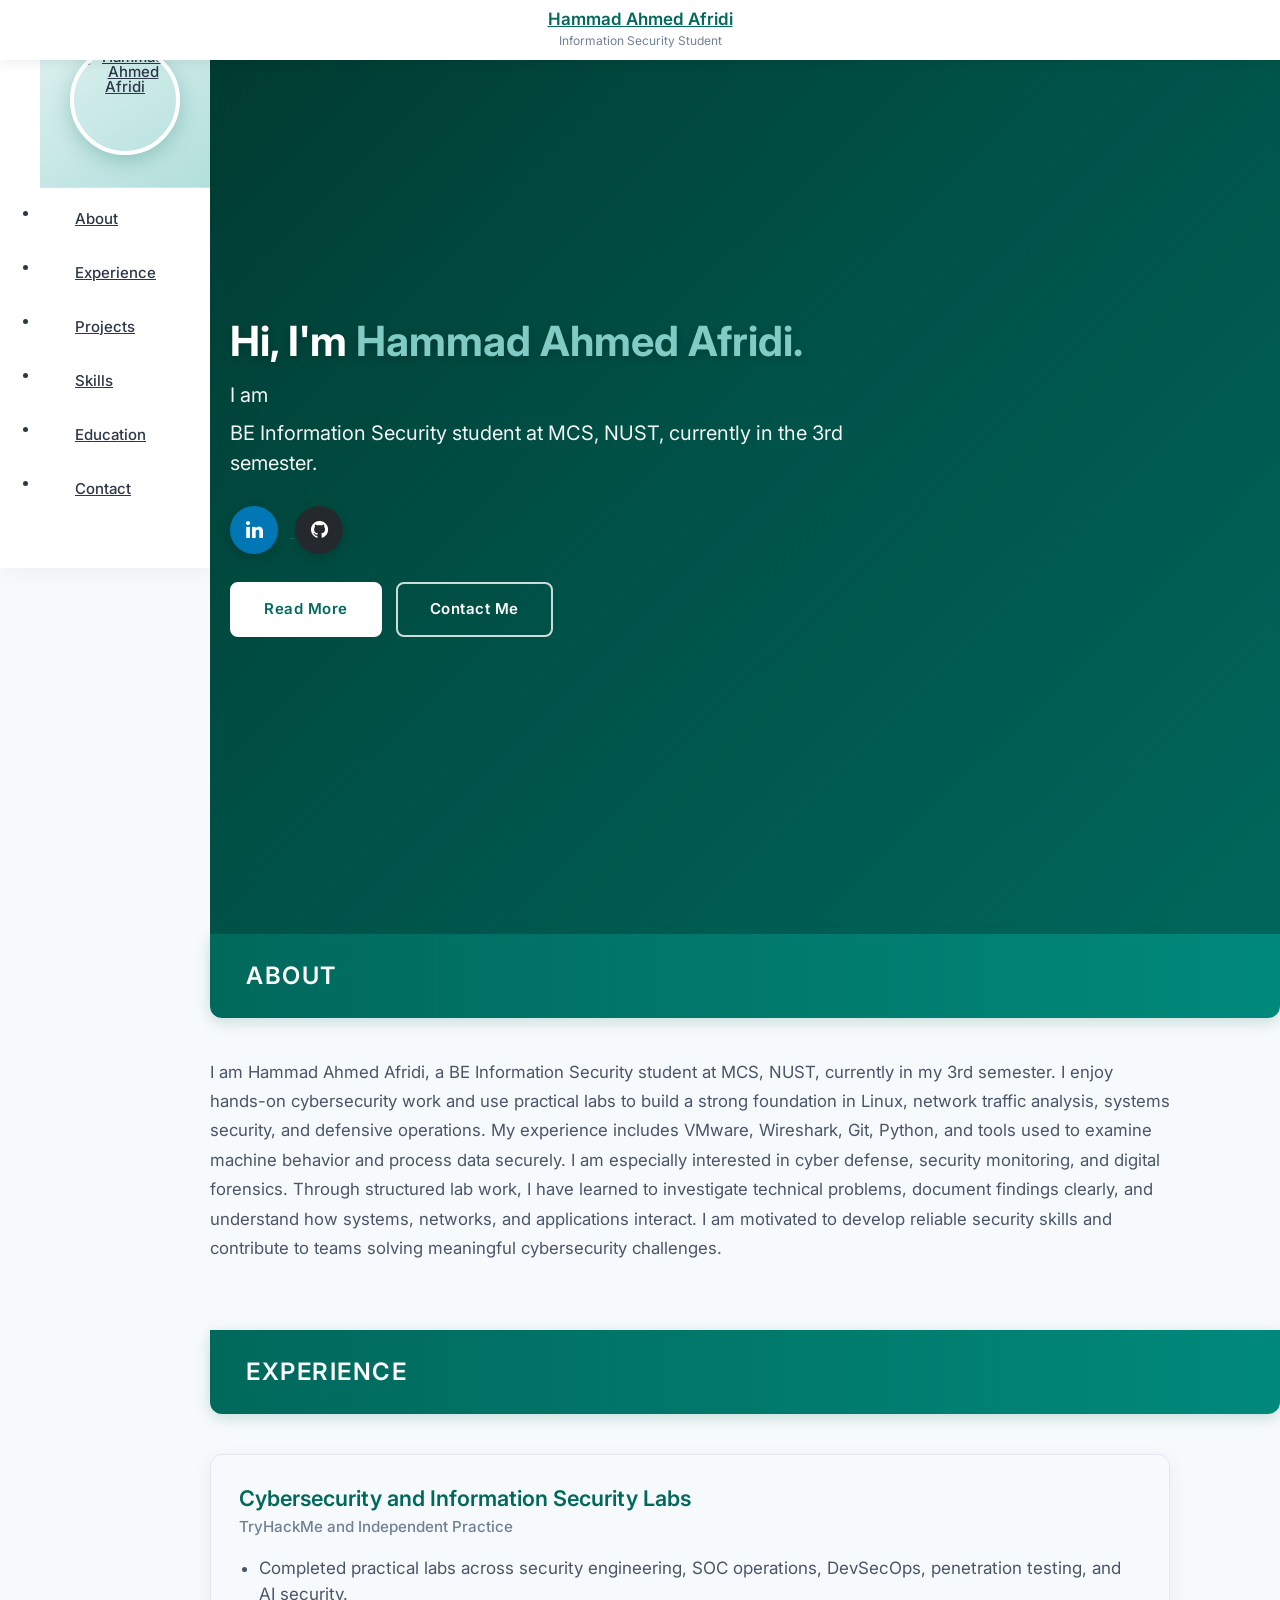
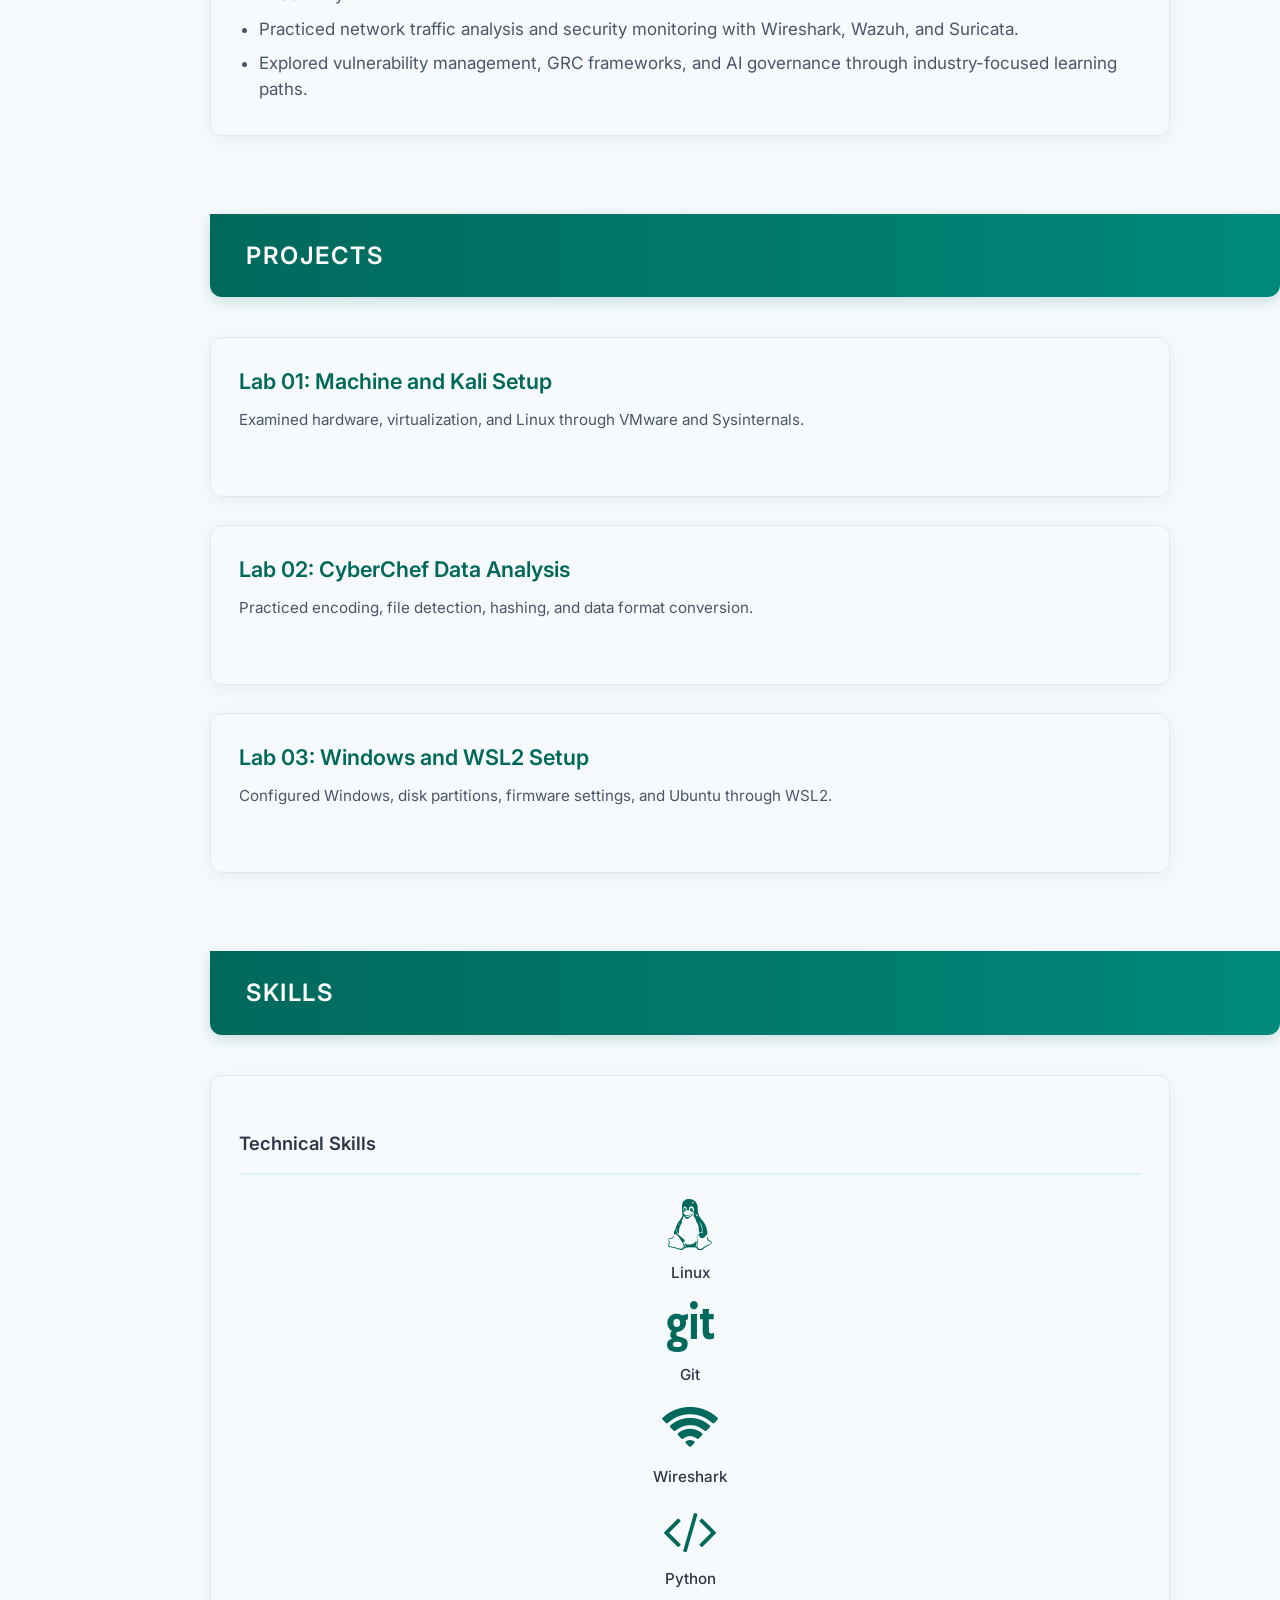
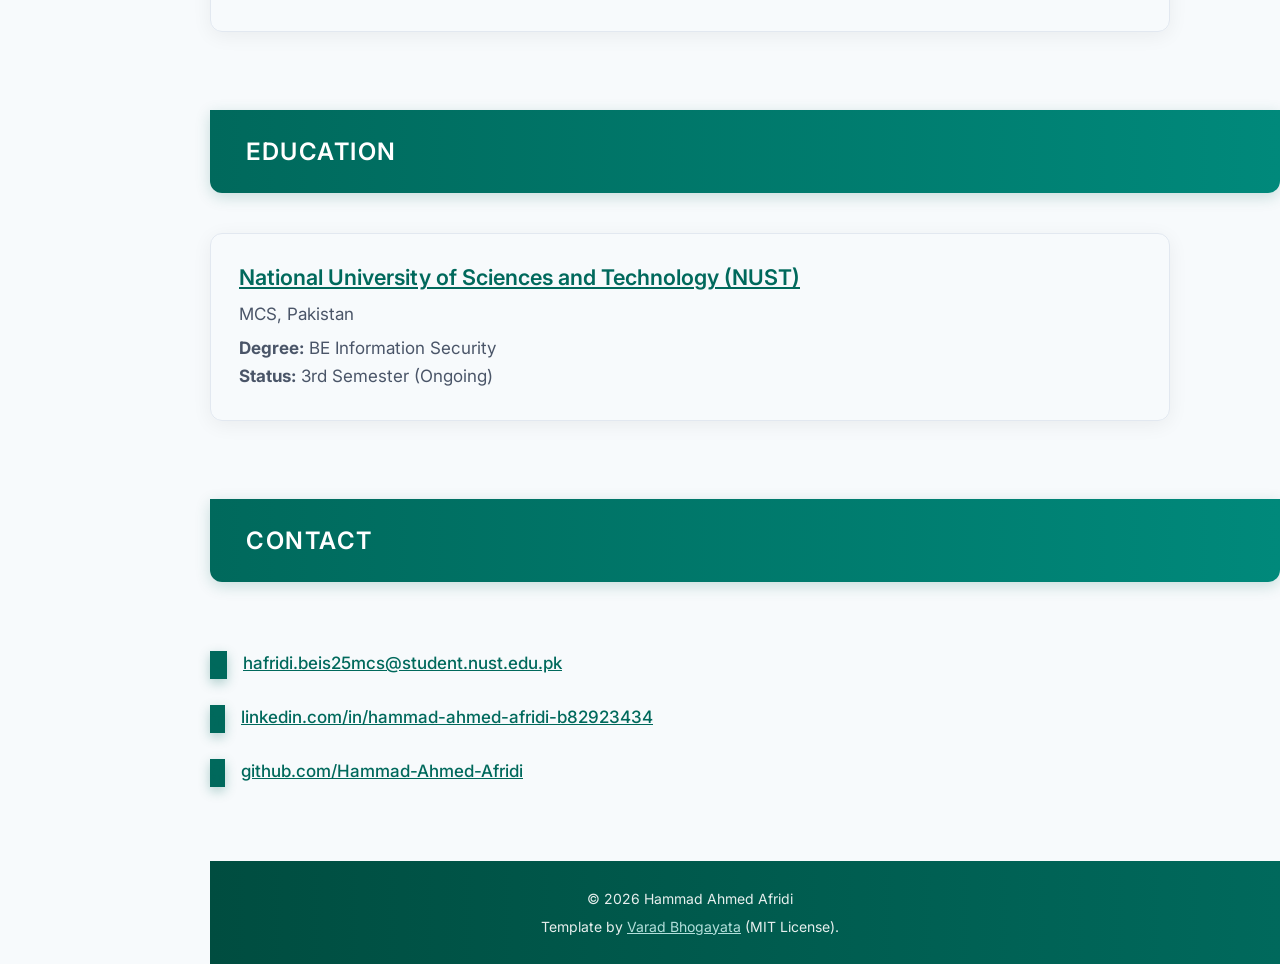
==== commit 9642e24c: "Improve desktop sidebar spacing Co-authored-by: Copilot <223556219+Copilot@users.noreply.github.com>" ====
--- a/index.html
+++ b/index.html
@@ -96,12 +96,34 @@
       padding: 28px 20px 32px;
       text-align: center;
       min-height: auto;
+      height: auto !important;
+      display: flex;
+      align-items: center;
+      justify-content: center;
     }
 
     ul.side-nav.fixed li.logo a {
       border: none !important;
       padding: 0 !important;
       justify-content: center;
+      display: block;
+      height: auto;
+      line-height: 1;
+      position: relative !important;
+      top: auto !important;
+      left: auto !important;
+      transform: none !important;
+    }
+
+    ul.side-nav.fixed li:not(.logo) {
+      height: auto;
+      margin: 6px 0;
+    }
+
+    ul.side-nav.fixed li:not(.logo) a {
+      min-height: 48px;
+      padding: 12px 20px !important;
+      line-height: 1.4 !important;
     }
 
     .profile-pic {
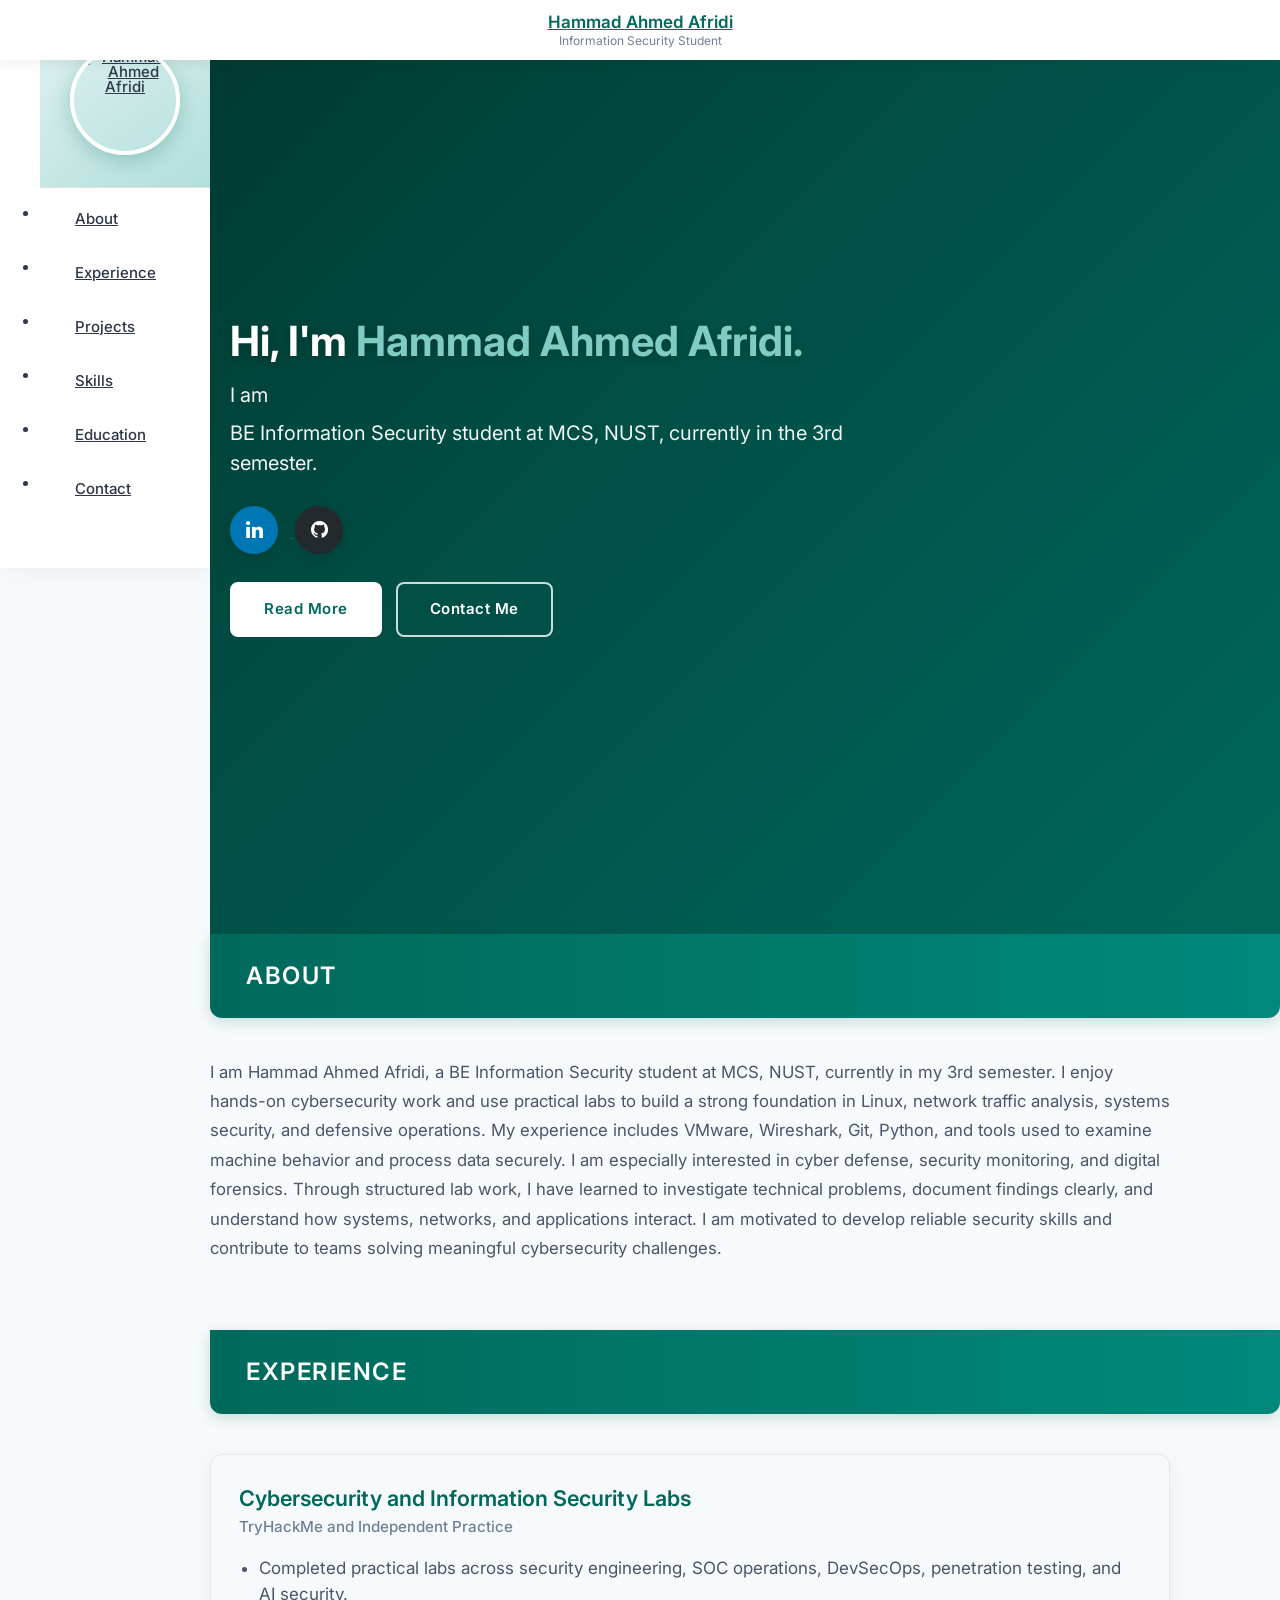
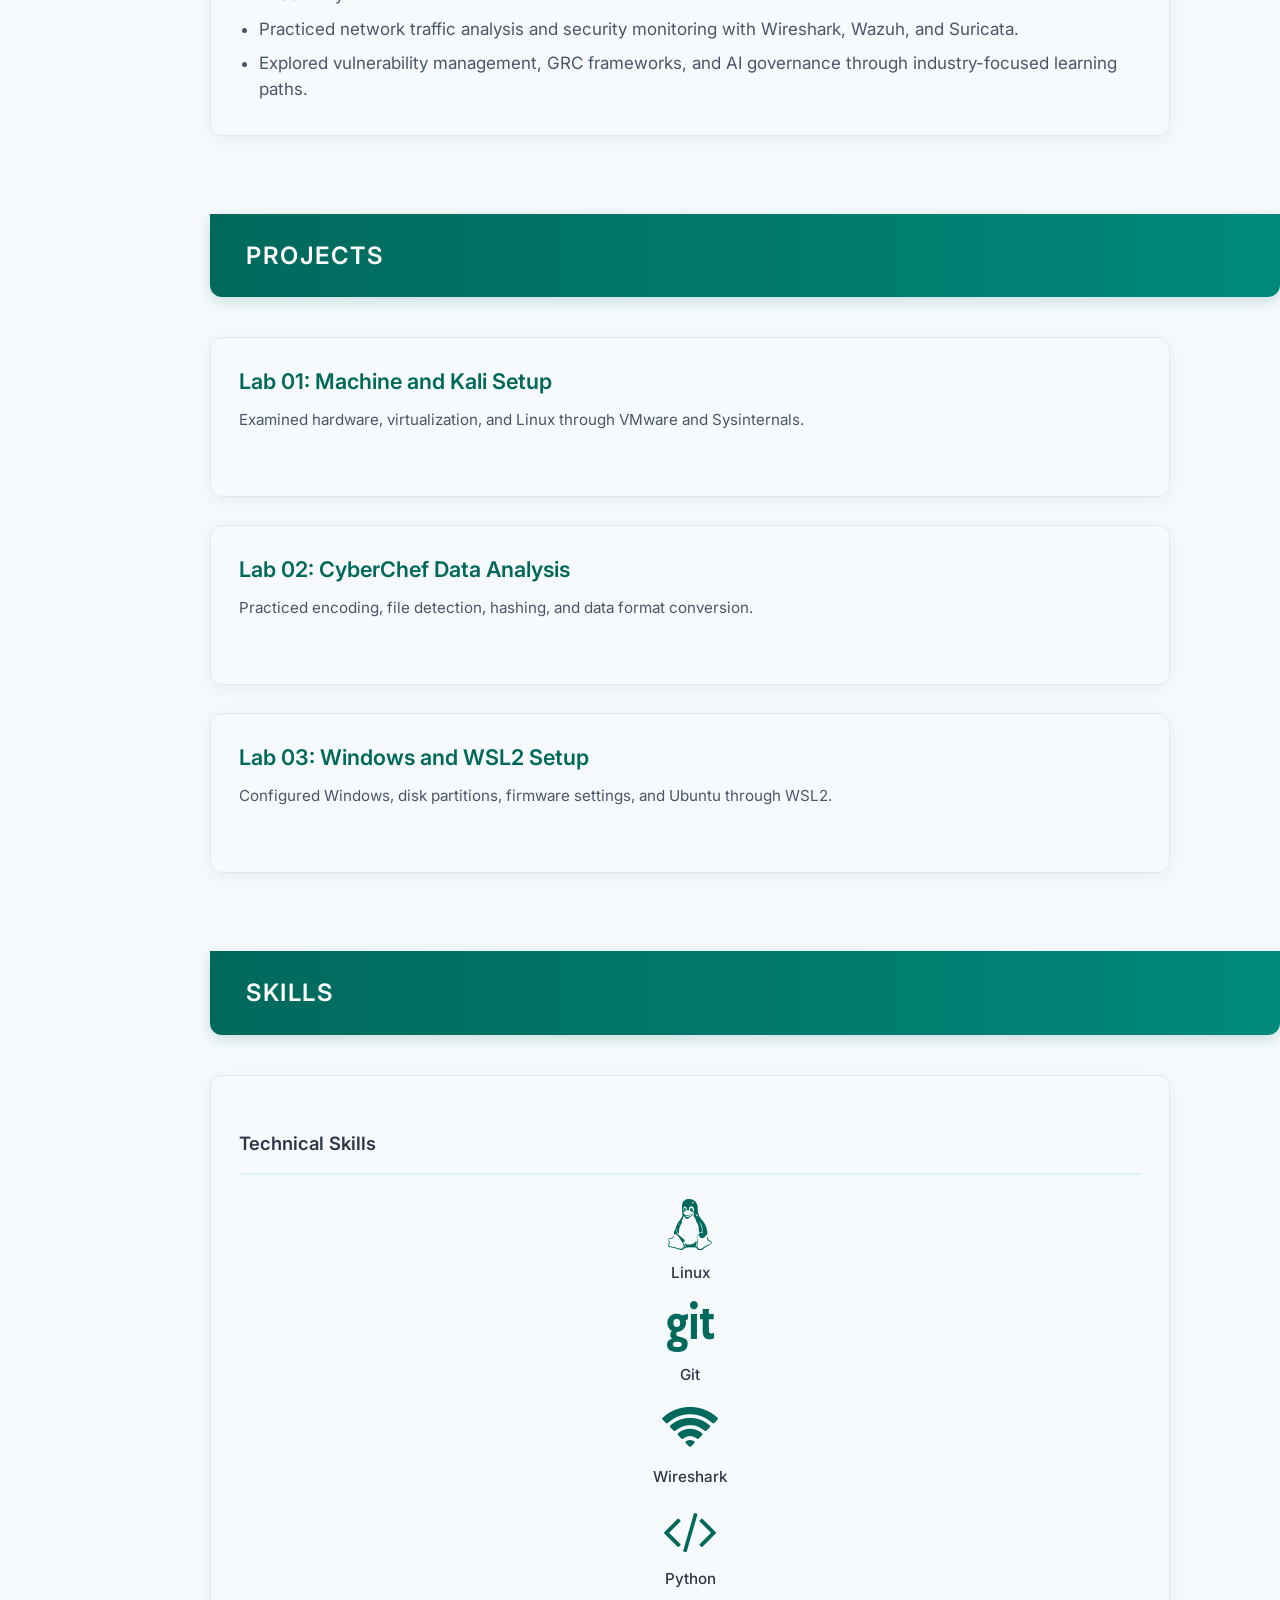
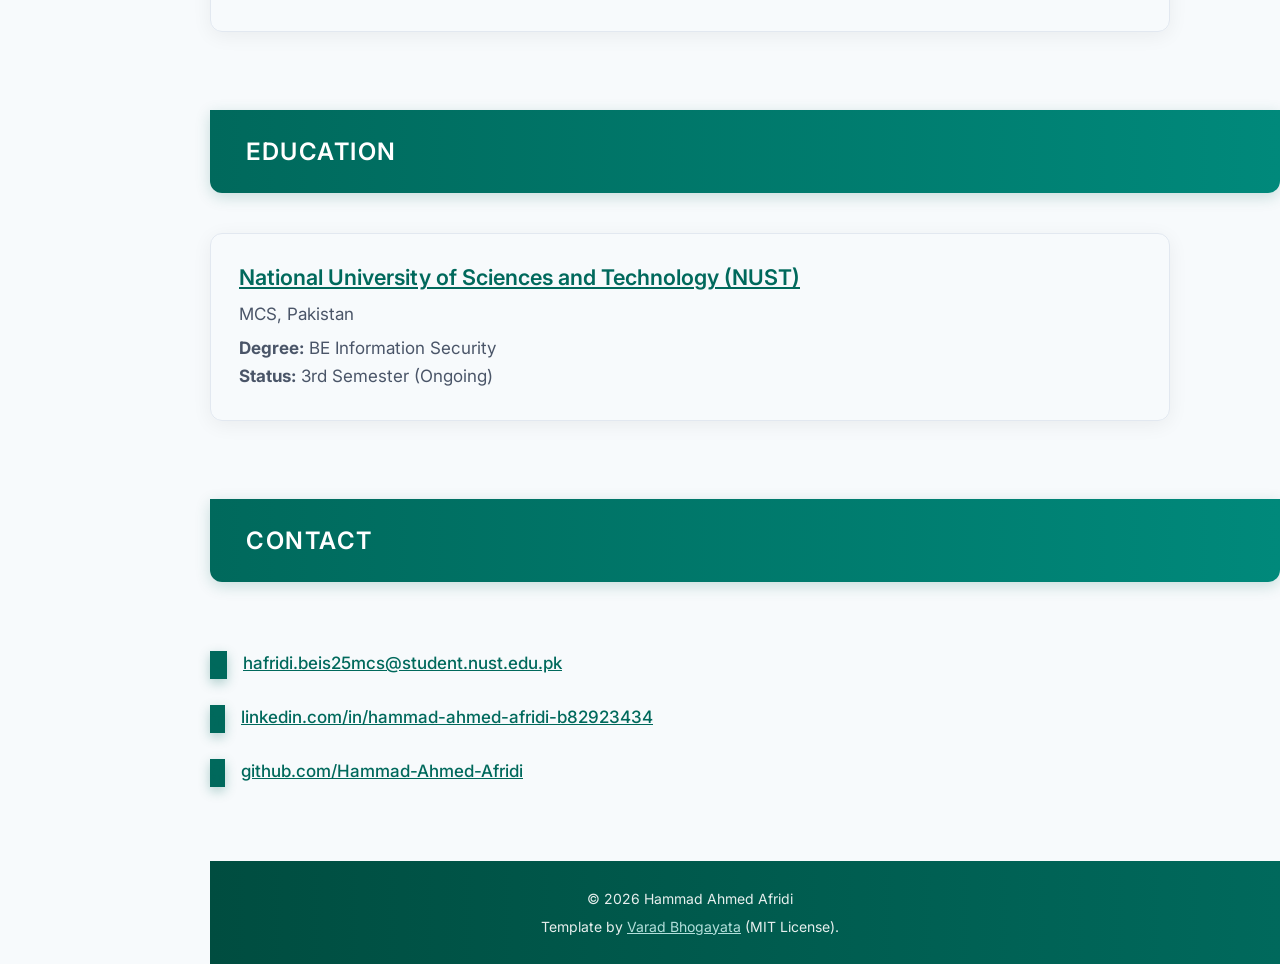
==== commit b6f57d90: "Fix mobile header text clipping Co-authored-by: Copilot <223556219+Copilot@users.noreply.github.com>" ====
--- a/index.html
+++ b/index.html
@@ -186,6 +186,7 @@
       font-size: 12px;
       color: #718096;
       margin-top: 2px;
+      line-height: 1.2;
     }
 
     /* ========== MAIN CONTENT ========== */
